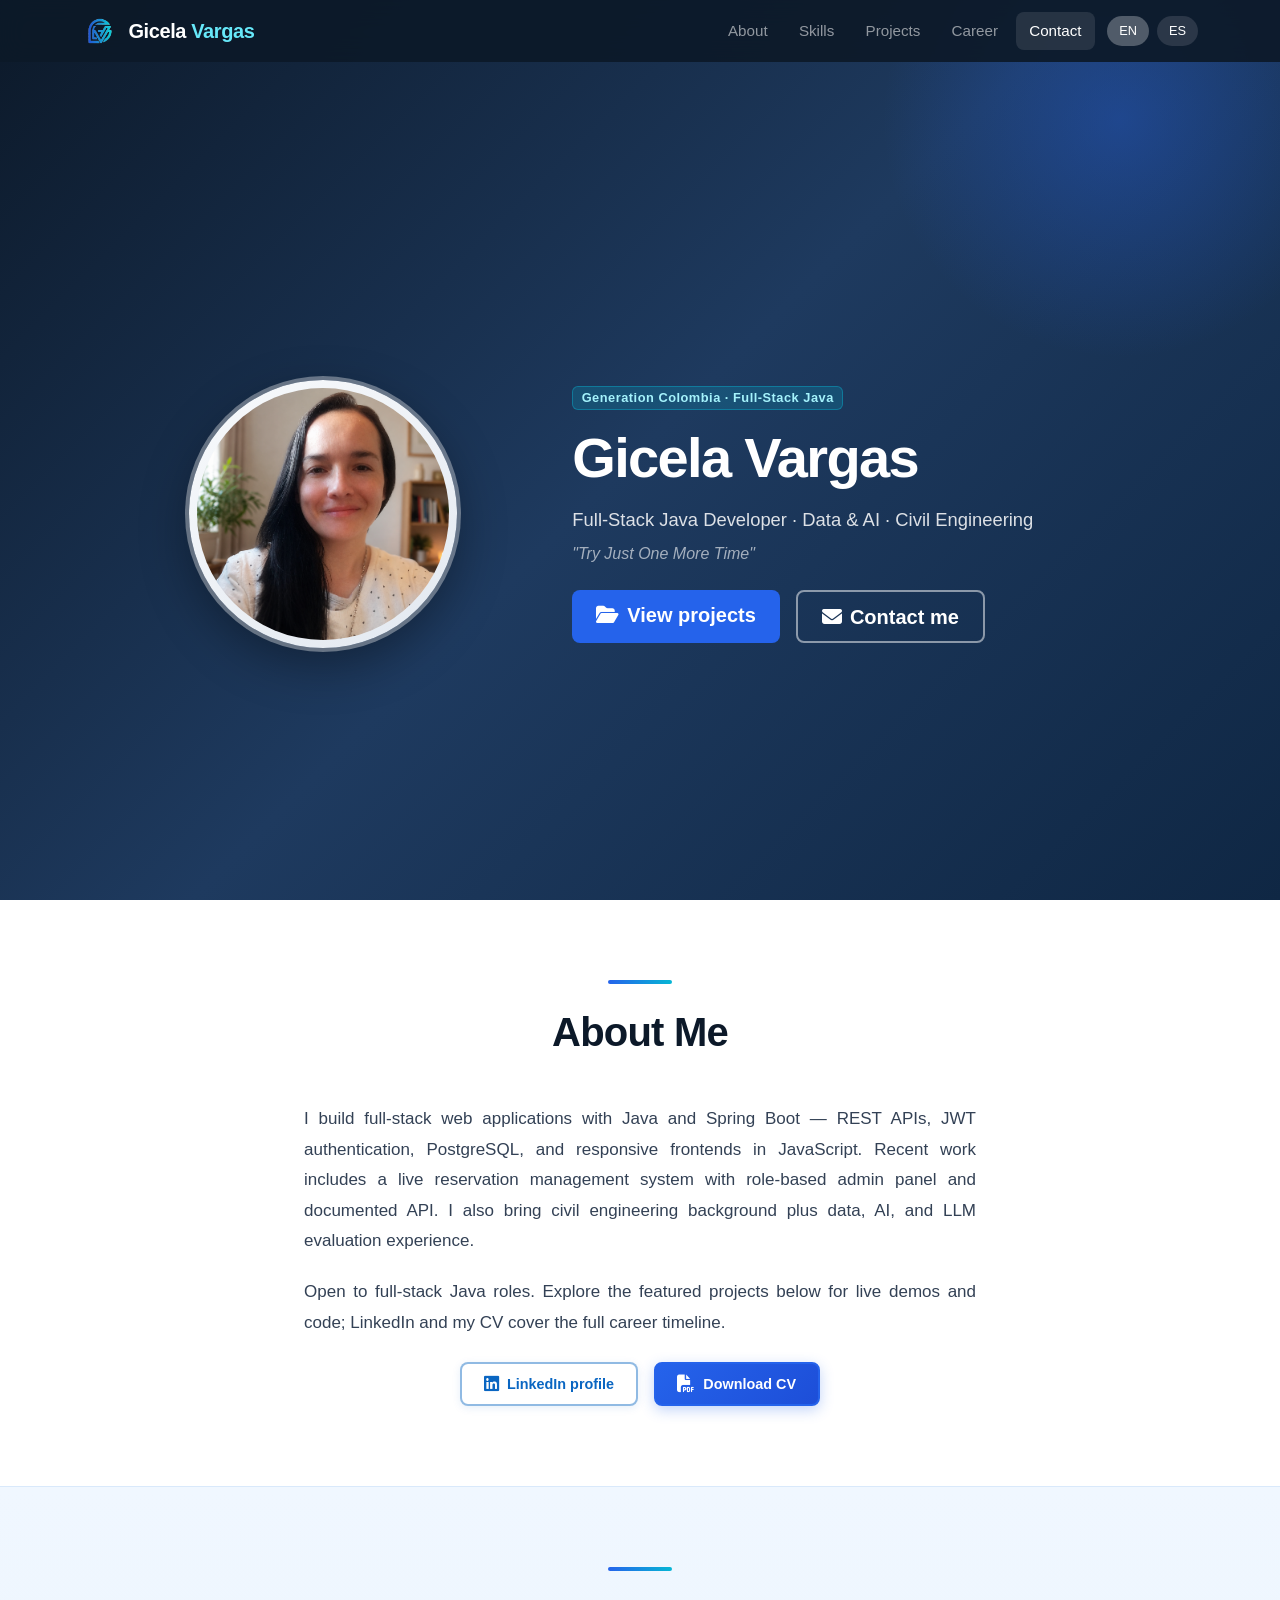
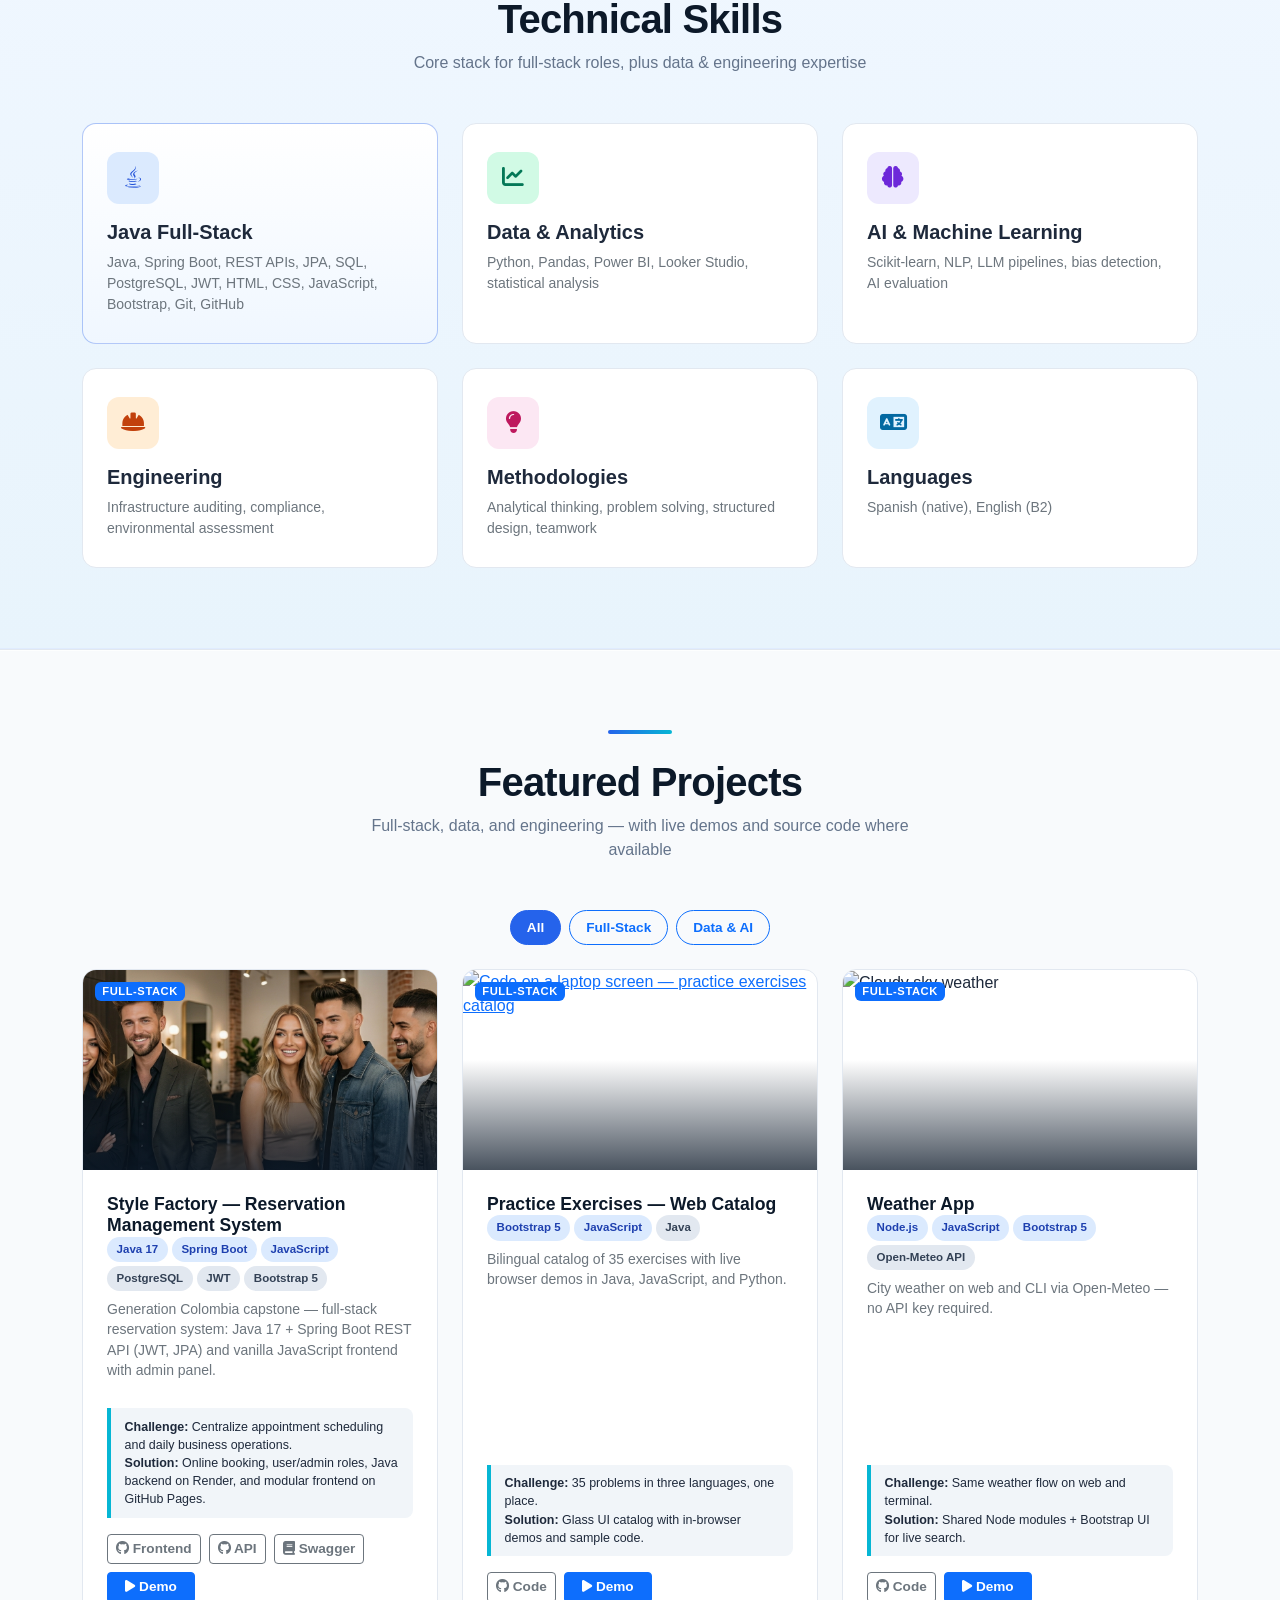
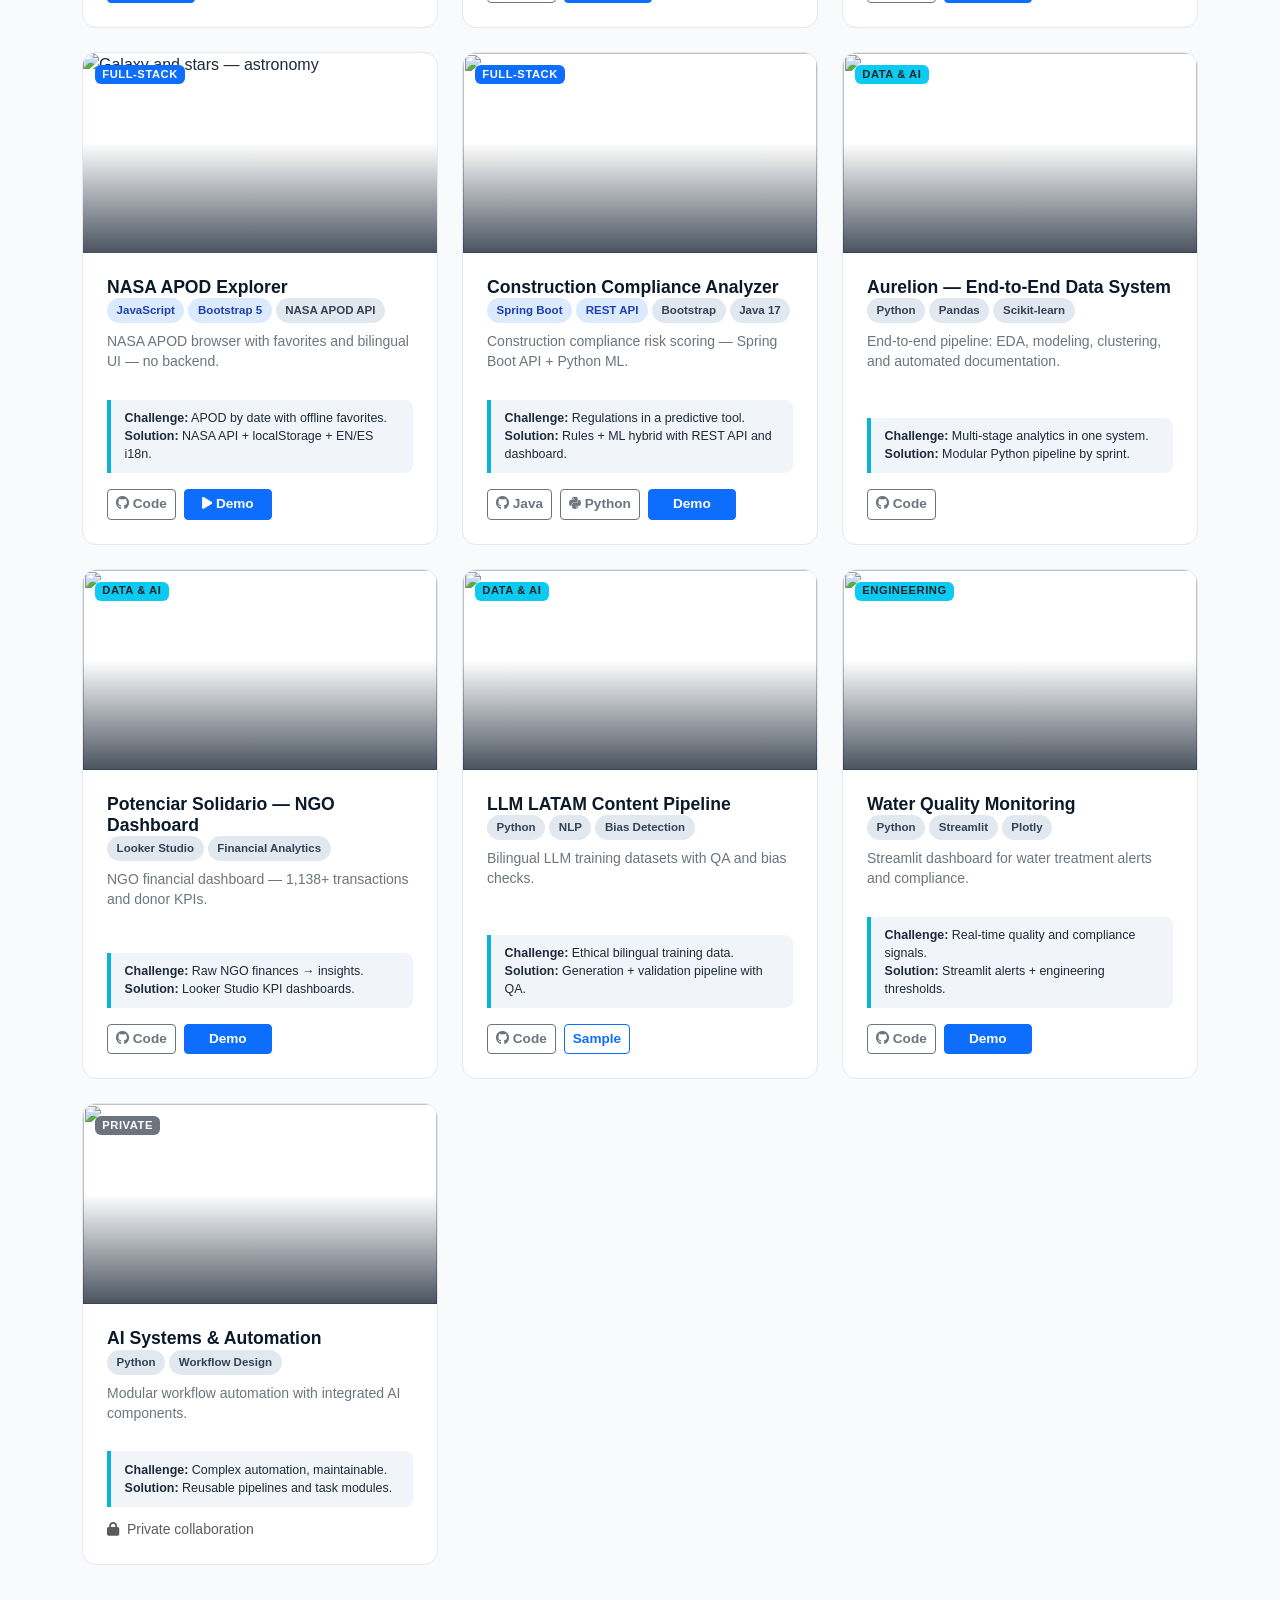
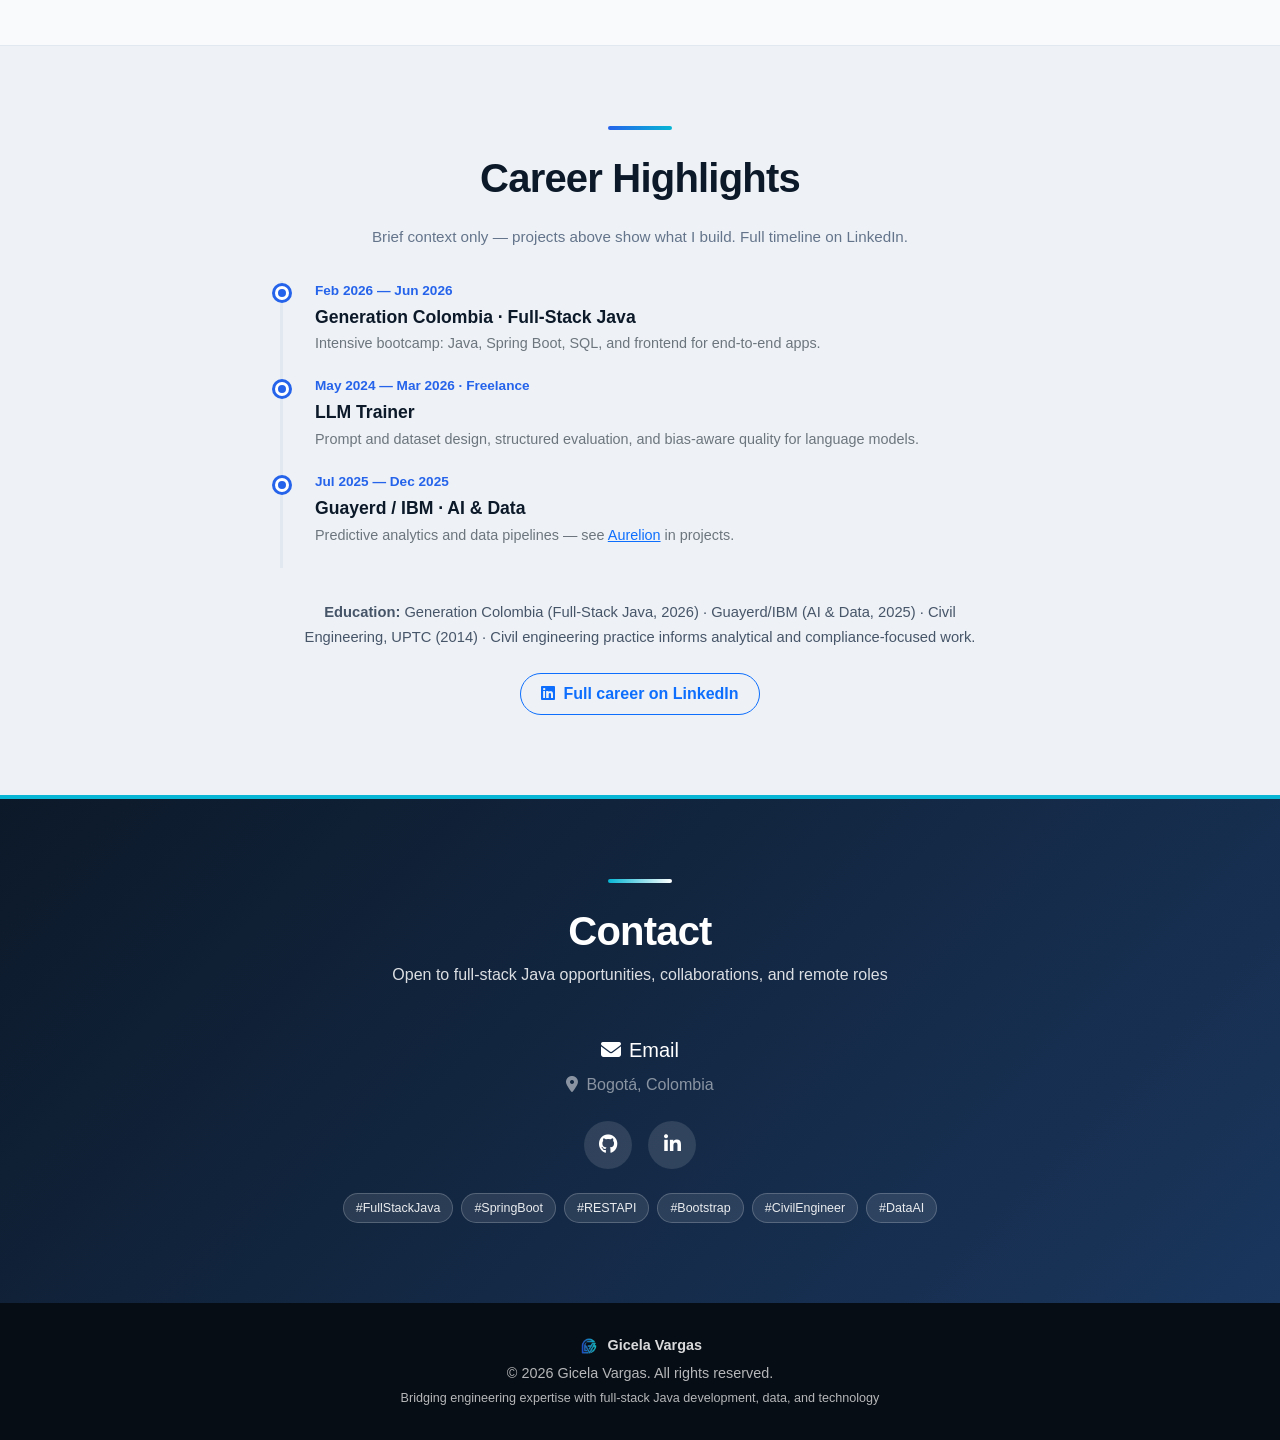
==== index.html @ 17450a73 "About Me: quitar solo el parentesis de disponibilidad remota." ====
<!DOCTYPE html>
<html lang="en">
<head>
  <meta charset="UTF-8">
  <meta name="viewport" content="width=device-width, initial-scale=1.0">
  <meta name="description" content="Gicela Vargas — Full-Stack Java Developer. Spring Boot, REST APIs, data & AI projects with live demos. Bogotá, open to remote roles.">
  <title>Gicela Vargas | Full-Stack Java Developer</title>

  <!-- Open Graph / LinkedIn, WhatsApp, Facebook -->
  <meta property="og:url" content="https://enithv.github.io/portfolio-website/">
  <meta property="og:type" content="website">
  <meta property="og:title" content="Gicela Vargas | Full-Stack Java Developer">
  <meta property="og:description" content="Gicela Vargas — Full-Stack Java Developer. Spring Boot, REST APIs, data & AI projects with live demos. Bogotá, open to remote roles.">
  <meta property="og:image" content="https://enithv.github.io/portfolio-website/img/og-image.jpg">
  <meta property="og:image:width" content="1200">
  <meta property="og:image:height" content="630">
  <meta property="og:image:alt" content="Gicela Vargas, Full-Stack Java Developer">
  <meta property="og:locale" content="en_US">

  <!-- Twitter / X -->
  <meta name="twitter:card" content="summary_large_image">
  <meta name="twitter:title" content="Gicela Vargas | Full-Stack Java Developer">
  <meta name="twitter:description" content="Gicela Vargas — Full-Stack Java Developer. Spring Boot, REST APIs, data & AI projects with live demos. Bogotá, open to remote roles.">
  <meta name="twitter:image" content="https://enithv.github.io/portfolio-website/img/og-image.jpg">

  <link rel="icon" href="img/favicon.png" type="image/png">
  <link rel="preconnect" href="https://fonts.bunny.net">
  <link href="https://fonts.bunny.net/css?family=plus-jakarta-sans:400,500,600,700,800" rel="stylesheet">
  <link href="https://cdn.jsdelivr.net/npm/bootstrap@5.3.3/dist/css/bootstrap.min.css" rel="stylesheet">
  <link href="https://cdnjs.cloudflare.com/ajax/libs/font-awesome/6.5.0/css/all.min.css" rel="stylesheet">
  <link href="css/styles.css" rel="stylesheet">
</head>
<body>

  <a href="#main" class="skip-link">Skip to main content</a>

  <nav class="navbar navbar-expand-lg navbar-dark site-navbar fixed-top" aria-label="Main navigation">
    <div class="container">
      <a class="navbar-brand brand-lockup" href="#home" aria-label="Gicela Vargas — home">
        <img src="img/logo-icon.png" alt="" width="36" height="36" class="brand-mark" aria-hidden="true">
        <span class="brand-text">Gicela <span class="brand-accent">Vargas</span></span>
      </a>
      <button class="navbar-toggler" type="button" data-bs-toggle="collapse" data-bs-target="#navbarNav"
        aria-controls="navbarNav" aria-expanded="false" aria-label="Toggle navigation">
        <span class="navbar-toggler-icon"></span>
      </button>
      <div class="collapse navbar-collapse" id="navbarNav">
        <ul class="navbar-nav ms-auto align-items-lg-center gap-lg-1">
          <li class="nav-item"><a class="nav-link active" href="#about" data-section="about">About</a></li>
          <li class="nav-item"><a class="nav-link" href="#skills" data-section="skills">Skills</a></li>
          <li class="nav-item"><a class="nav-link" href="#projects" data-section="projects">Projects</a></li>
          <li class="nav-item"><a class="nav-link" href="#experience" data-section="experience">Career</a></li>
          <li class="nav-item"><a class="nav-link" href="#contact" data-section="contact">Contact</a></li>
          <li class="nav-item ms-lg-2 d-flex gap-2">
            <a href="index.html" class="lang-pill active" aria-current="page">EN</a>
            <a href="index-es.html" class="lang-pill">ES</a>
          </li>
        </ul>
      </div>
    </div>
  </nav>

  <header class="hero-section" id="home">
    <div class="container hero-content">
      <div class="row align-items-center justify-content-center g-4 g-lg-5 py-5 hero-row">
        <div class="col-12 col-md-6 col-lg-5 hero-col-photo text-center">
          <div class="hero-avatar-wrap">
            <img src="Foto_Port.png" alt="Enith Gicela Vargas" class="hero-avatar" width="252" height="252">
          </div>
        </div>
        <div class="col-12 col-md-6 col-lg-7 text-center text-lg-start">
          <span class="badge hero-badge mb-3">Generation Colombia · Full-Stack Java</span>
          <h1 class="hero-title display-4 mb-3">Gicela Vargas</h1>
          <p class="hero-subtitle mb-2">Full-Stack Java Developer · Data &amp; AI · Civil Engineering</p>
          <p class="hero-quote mb-4">"Try Just One More Time"</p>
          <div class="d-flex flex-wrap gap-3 justify-content-center justify-content-lg-start">
            <a href="#projects" class="btn btn-hero-primary btn-lg">
              <i class="fa-solid fa-folder-open me-2" aria-hidden="true"></i>View projects
            </a>
            <a href="#contact" class="btn btn-hero-outline btn-lg">
              <i class="fa-solid fa-envelope me-2" aria-hidden="true"></i>Contact me
            </a>
          </div>
        </div>
      </div>
    </div>
  </header>

  <main id="main">

    <section id="about" class="section-block section-bg-white">
      <div class="container">
        <div class="text-center mb-5">
          <div class="section-line"></div>
          <h2 class="section-heading display-6">About Me</h2>
        </div>
        <div class="about-content">
          <p class="about-cv-text">
            I build full-stack web applications with Java and Spring Boot — REST APIs, JWT authentication,
            PostgreSQL, and responsive frontends in JavaScript. Recent work includes a live reservation
            management system with role-based admin panel and documented API. I also bring civil engineering
            background plus data, AI, and LLM evaluation experience.
          </p>
          <p class="about-cv-text">
            Open to full-stack Java roles. Explore the featured projects below for live demos and code;
            LinkedIn and my CV cover the full career timeline.
          </p>
          <div class="about-cv-actions d-flex flex-wrap align-items-center justify-content-center gap-3">
            <a href="https://www.linkedin.com/in/gicelavargas/" class="about-action-btn about-action-linkedin" target="_blank" rel="noopener noreferrer">
              <i class="fab fa-linkedin" aria-hidden="true"></i>
              <span>LinkedIn profile</span>
            </a>
            <a href="CV_EGicela_Vargas_En.pdf" class="about-action-btn about-action-cv" download target="_blank" rel="noopener noreferrer">
              <i class="fa-solid fa-file-pdf" aria-hidden="true"></i>
              <span>Download CV</span>
            </a>
          </div>
        </div>
      </div>
    </section>

    <section id="skills" class="section-block section-bg-tint">
      <div class="container">
        <div class="text-center">
          <div class="section-line"></div>
          <h2 class="section-heading display-6">Technical Skills</h2>
          <p class="section-subheading">Core stack for full-stack roles, plus data &amp; engineering expertise</p>
        </div>
        <div class="row g-4">
          <div class="col-md-6 col-lg-4">
            <article class="skill-card featured">
              <div class="skill-icon java"><i class="fa-brands fa-java" aria-hidden="true"></i></div>
              <h3 class="h5 fw-bold">Java Full-Stack</h3>
              <p class="text-secondary mb-0 small">Java, Spring Boot, REST APIs, JPA, SQL, PostgreSQL, JWT, HTML, CSS, JavaScript, Bootstrap, Git, GitHub</p>
            </article>
          </div>
          <div class="col-md-6 col-lg-4">
            <article class="skill-card">
              <div class="skill-icon data"><i class="fa-solid fa-chart-line" aria-hidden="true"></i></div>
              <h3 class="h5 fw-bold">Data &amp; Analytics</h3>
              <p class="text-secondary mb-0 small">Python, Pandas, Power BI, Looker Studio, statistical analysis</p>
            </article>
          </div>
          <div class="col-md-6 col-lg-4">
            <article class="skill-card">
              <div class="skill-icon ai"><i class="fa-solid fa-brain" aria-hidden="true"></i></div>
              <h3 class="h5 fw-bold">AI &amp; Machine Learning</h3>
              <p class="text-secondary mb-0 small">Scikit-learn, NLP, LLM pipelines, bias detection, AI evaluation</p>
            </article>
          </div>
          <div class="col-md-6 col-lg-4">
            <article class="skill-card">
              <div class="skill-icon eng"><i class="fa-solid fa-hard-hat" aria-hidden="true"></i></div>
              <h3 class="h5 fw-bold">Engineering</h3>
              <p class="text-secondary mb-0 small">Infrastructure auditing, compliance, environmental assessment</p>
            </article>
          </div>
          <div class="col-md-6 col-lg-4">
            <article class="skill-card">
              <div class="skill-icon soft"><i class="fa-solid fa-lightbulb" aria-hidden="true"></i></div>
              <h3 class="h5 fw-bold">Methodologies</h3>
              <p class="text-secondary mb-0 small">Analytical thinking, problem solving, structured design, teamwork</p>
            </article>
          </div>
          <div class="col-md-6 col-lg-4">
            <article class="skill-card">
              <div class="skill-icon lang"><i class="fa-solid fa-language" aria-hidden="true"></i></div>
              <h3 class="h5 fw-bold">Languages</h3>
              <p class="text-secondary mb-0 small">Spanish (native), English (B2)</p>
            </article>
          </div>
        </div>
      </div>
    </section>

    <section id="projects" class="section-block section-bg-surface">
      <div class="container">
        <div class="text-center">
          <div class="section-line"></div>
          <h2 class="section-heading display-6">Featured Projects</h2>
          <p class="section-subheading">Full-stack, data, and engineering — with live demos and source code where available</p>
        </div>

        <div class="d-flex flex-wrap justify-content-center gap-2 mb-4 filter-pills" role="group" aria-label="Filter projects">
          <input type="radio" class="btn-check" name="projectFilter" id="f-all" value="all" checked>
          <label class="btn btn-outline-primary" for="f-all">All</label>
          <input type="radio" class="btn-check" name="projectFilter" id="f-fs" value="fullstack">
          <label class="btn btn-outline-primary" for="f-fs">Full-Stack</label>
          <input type="radio" class="btn-check" name="projectFilter" id="f-data" value="data">
          <label class="btn btn-outline-primary" for="f-data">Data &amp; AI</label>
        </div>

        <div class="row g-4">

          <div class="col-md-6 col-lg-4 project-item" data-tags="all,fullstack">
            <article class="project-card">
              <div class="card-img-wrap">
                <span class="badge bg-primary project-badge">Full-Stack</span>
                <a href="https://enithv.github.io/stylefactory/" target="_blank" rel="noopener noreferrer" class="card-img-link" aria-label="Open Style Factory demo">
                  <img src="img/stylefactory-banner.png" class="card-img-banner" alt="Style Factory — reservation management system" loading="lazy">
                </a>
              </div>
              <div class="card-body">
                <h3 class="card-title">Style Factory — Reservation Management System</h3>
                <div class="d-flex flex-wrap gap-1 mb-2">
                  <span class="tech-badge primary-tech">Java 17</span>
                  <span class="tech-badge primary-tech">Spring Boot</span>
                  <span class="tech-badge primary-tech">JavaScript</span>
                  <span class="tech-badge">PostgreSQL</span>
                  <span class="tech-badge">JWT</span>
                  <span class="tech-badge">Bootstrap 5</span>
                </div>
                <p class="text-secondary small project-desc flex-grow-1">Generation Colombia capstone — full-stack reservation system: Java 17 + Spring Boot REST API (JWT, JPA) and vanilla JavaScript frontend with admin panel.</p>
                <div class="challenge-box">
                  <strong>Challenge:</strong> Centralize appointment scheduling and daily business operations.<br>
                  <strong>Solution:</strong> Online booking, user/admin roles, Java backend on Render, and modular frontend on GitHub Pages.
                </div>
                <div class="project-links d-flex flex-wrap gap-2 mt-auto">
                  <a href="https://github.com/EnithV/stylefactory" class="btn btn-sm btn-outline-secondary" target="_blank" rel="noopener noreferrer"><i class="fab fa-github"></i> Frontend</a>
                  <a href="https://github.com/EnithV/stylefactory-backend" class="btn btn-sm btn-outline-secondary" target="_blank" rel="noopener noreferrer"><i class="fab fa-github"></i> API</a>
                  <a href="https://stylefactoryapi.onrender.com/swagger-ui/index.html" class="btn btn-sm btn-outline-secondary" target="_blank" rel="noopener noreferrer"><i class="fa-solid fa-book me-1"></i>Swagger</a>
                  <a href="https://enithv.github.io/stylefactory/" class="btn btn-sm btn-primary" target="_blank" rel="noopener noreferrer"><i class="fa-solid fa-play me-1"></i>Demo</a>
                </div>
              </div>
            </article>
          </div>

          <div class="col-md-6 col-lg-4 project-item" data-tags="all,fullstack">
            <article class="project-card">
              <div class="card-img-wrap">
                <span class="badge bg-primary project-badge">Full-Stack</span>
                <a href="https://enithv.github.io/Excercises_practice/" target="_blank" rel="noopener noreferrer" class="card-img-link" aria-label="Open Practice Exercises demo">
                  <img src="https://images.pexels.com/photos/577585/pexels-photo-577585.jpeg?auto=compress&amp;cs=tinysrgb&amp;w=600" alt="Code on a laptop screen — practice exercises catalog" loading="lazy">
                </a>
              </div>
              <div class="card-body">
                <h3 class="card-title">Practice Exercises — Web Catalog</h3>
                <div class="d-flex flex-wrap gap-1 mb-2">
                  <span class="tech-badge primary-tech">Bootstrap 5</span>
                  <span class="tech-badge primary-tech">JavaScript</span>
                  <span class="tech-badge">Java</span>
                </div>
                <p class="text-secondary small project-desc flex-grow-1">Bilingual catalog of 35 exercises with live browser demos in Java, JavaScript, and Python.</p>
                <div class="challenge-box">
                  <strong>Challenge:</strong> 35 problems in three languages, one place.<br>
                  <strong>Solution:</strong> Glass UI catalog with in-browser demos and sample code.
                </div>
                <div class="project-links d-flex gap-2 mt-auto">
                  <a href="https://github.com/EnithV/Excercises_practice" class="btn btn-sm btn-outline-secondary" target="_blank" rel="noopener noreferrer"><i class="fab fa-github"></i> Code</a>
                  <a href="https://enithv.github.io/Excercises_practice/" class="btn btn-sm btn-primary" target="_blank" rel="noopener noreferrer"><i class="fa-solid fa-play me-1"></i>Demo</a>
                </div>
              </div>
            </article>
          </div>

          <div class="col-md-6 col-lg-4 project-item" data-tags="all,fullstack">
            <article class="project-card">
              <div class="card-img-wrap">
                <span class="badge bg-primary project-badge">Full-Stack</span>
                <img src="https://images.pexels.com/photos/2398220/pexels-photo-2398220.jpeg?auto=compress&cs=tinysrgb&w=600" alt="Cloudy sky weather" loading="lazy">
              </div>
              <div class="card-body">
                <h3 class="card-title">Weather App</h3>
                <div class="d-flex flex-wrap gap-1 mb-2">
                  <span class="tech-badge primary-tech">Node.js</span>
                  <span class="tech-badge primary-tech">JavaScript</span>
                  <span class="tech-badge primary-tech">Bootstrap 5</span>
                  <span class="tech-badge">Open-Meteo API</span>
                </div>
                <p class="text-secondary small project-desc flex-grow-1">City weather on web and CLI via Open-Meteo — no API key required.</p>
                <div class="challenge-box">
                  <strong>Challenge:</strong> Same weather flow on web and terminal.<br>
                  <strong>Solution:</strong> Shared Node modules + Bootstrap UI for live search.
                </div>
                <div class="project-links d-flex gap-2 mt-auto">
                  <a href="https://github.com/EnithV/WeatherApp" class="btn btn-sm btn-outline-secondary" target="_blank" rel="noopener noreferrer"><i class="fab fa-github"></i> Code</a>
                  <a href="https://weatherapp-6yp3.onrender.com/" class="btn btn-sm btn-primary" target="_blank" rel="noopener noreferrer"><i class="fa-solid fa-play me-1"></i>Demo</a>
                </div>
              </div>
            </article>
          </div>

          <div class="col-md-6 col-lg-4 project-item" data-tags="all,fullstack">
            <article class="project-card">
              <div class="card-img-wrap">
                <span class="badge bg-primary project-badge">Full-Stack</span>
                <img src="https://images.pexels.com/photos/1252890/pexels-photo-1252890.jpeg?auto=compress&cs=tinysrgb&w=600" alt="Galaxy and stars — astronomy" loading="lazy">
              </div>
              <div class="card-body">
                <h3 class="card-title">NASA APOD Explorer</h3>
                <div class="d-flex flex-wrap gap-1 mb-2">
                  <span class="tech-badge primary-tech">JavaScript</span>
                  <span class="tech-badge primary-tech">Bootstrap 5</span>
                  <span class="tech-badge">NASA APOD API</span>
                </div>
                <p class="text-secondary small project-desc flex-grow-1">NASA APOD browser with favorites and bilingual UI — no backend.</p>
                <div class="challenge-box">
                  <strong>Challenge:</strong> APOD by date with offline favorites.<br>
                  <strong>Solution:</strong> NASA API + localStorage + EN/ES i18n.
                </div>
                <div class="project-links d-flex gap-2 mt-auto">
                  <a href="https://github.com/EnithV/NASA_APOD" class="btn btn-sm btn-outline-secondary" target="_blank" rel="noopener noreferrer"><i class="fab fa-github"></i> Code</a>
                  <a href="https://enithv.github.io/NASA_APOD/" class="btn btn-sm btn-primary" target="_blank" rel="noopener noreferrer"><i class="fa-solid fa-play me-1"></i>Demo</a>
                </div>
              </div>
            </article>
          </div>

          <div class="col-md-6 col-lg-4 project-item" data-tags="all,fullstack,data">
            <article class="project-card">
              <div class="card-img-wrap">
                <span class="badge bg-primary project-badge">Full-Stack</span>
                <img src="https://images.unsplash.com/photo-1486406146926-c627a92ad1ab?auto=format&fit=crop&w=600&q=80" alt="" loading="lazy">
              </div>
              <div class="card-body">
                <h3 class="card-title">Construction Compliance Analyzer</h3>
                <div class="d-flex flex-wrap gap-1 mb-2">
                  <span class="tech-badge primary-tech">Spring Boot</span>
                  <span class="tech-badge primary-tech">REST API</span>
                  <span class="tech-badge">Bootstrap</span>
                  <span class="tech-badge">Java 17</span>
                </div>
                <p class="text-secondary small project-desc flex-grow-1">Construction compliance risk scoring — Spring Boot API + Python ML.</p>
                <div class="challenge-box">
                  <strong>Challenge:</strong> Regulations in a predictive tool.<br>
                  <strong>Solution:</strong> Rules + ML hybrid with REST API and dashboard.
                </div>
                <div class="project-links d-flex flex-wrap gap-2 mt-auto">
                  <a href="https://github.com/EnithV/construction-compliance-java" class="btn btn-sm btn-outline-secondary" target="_blank" rel="noopener noreferrer"><i class="fab fa-github"></i> Java</a>
                  <a href="https://github.com/EnithV/construction-compliance-analyzer" class="btn btn-sm btn-outline-secondary" target="_blank" rel="noopener noreferrer"><i class="fab fa-python"></i> Python</a>
                  <a href="https://enithv.github.io/construction-compliance-java/" class="btn btn-sm btn-primary" target="_blank" rel="noopener noreferrer">Demo</a>
                </div>
              </div>
            </article>
          </div>

          <div class="col-md-6 col-lg-4 project-item" data-tags="all,data">
            <article class="project-card">
              <div class="card-img-wrap">
                <span class="badge bg-info text-dark project-badge">Data &amp; AI</span>
                <img src="https://images.unsplash.com/photo-1551288049-bebda4e38f71?auto=format&fit=crop&w=600&q=80" alt="" loading="lazy">
              </div>
              <div class="card-body">
                <h3 class="card-title">Aurelion — End-to-End Data System</h3>
                <div class="d-flex flex-wrap gap-1 mb-2">
                  <span class="tech-badge">Python</span>
                  <span class="tech-badge">Pandas</span>
                  <span class="tech-badge">Scikit-learn</span>
                </div>
                <p class="text-secondary small project-desc flex-grow-1">End-to-end pipeline: EDA, modeling, clustering, and automated documentation.</p>
                <div class="challenge-box">
                  <strong>Challenge:</strong> Multi-stage analytics in one system.<br>
                  <strong>Solution:</strong> Modular Python pipeline by sprint.
                </div>
                <div class="project-links d-flex gap-2 mt-auto">
                  <a href="https://github.com/EnithV/PROYECTO-AURELION" class="btn btn-sm btn-outline-secondary" target="_blank" rel="noopener noreferrer"><i class="fab fa-github"></i> Code</a>
                </div>
              </div>
            </article>
          </div>

          <div class="col-md-6 col-lg-4 project-item" data-tags="all,data">
            <article class="project-card">
              <div class="card-img-wrap">
                <span class="badge bg-info text-dark project-badge">Data &amp; AI</span>
                <img src="https://images.unsplash.com/photo-1589829545856-d10d557cf95f?auto=format&fit=crop&w=600&q=80" alt="" loading="lazy">
              </div>
              <div class="card-body">
                <h3 class="card-title">Potenciar Solidario — NGO Dashboard</h3>
                <div class="d-flex flex-wrap gap-1 mb-2">
                  <span class="tech-badge">Looker Studio</span>
                  <span class="tech-badge">Financial Analytics</span>
                </div>
                <p class="text-secondary small project-desc flex-grow-1">NGO financial dashboard — 1,138+ transactions and donor KPIs.</p>
                <div class="challenge-box">
                  <strong>Challenge:</strong> Raw NGO finances → insights.<br>
                  <strong>Solution:</strong> Looker Studio KPI dashboards.
                </div>
                <div class="project-links d-flex gap-2 mt-auto">
                  <a href="https://github.com/EnithV/potenciar-solidario-financial-analysis" class="btn btn-sm btn-outline-secondary" target="_blank" rel="noopener noreferrer"><i class="fab fa-github"></i> Code</a>
                  <a href="https://lookerstudio.google.com/s/iESBg8dQb4w" class="btn btn-sm btn-primary" target="_blank" rel="noopener noreferrer">Demo</a>
                </div>
              </div>
            </article>
          </div>

          <div class="col-md-6 col-lg-4 project-item" data-tags="all,data">
            <article class="project-card">
              <div class="card-img-wrap">
                <span class="badge bg-info text-dark project-badge">Data &amp; AI</span>
                <img src="https://images.unsplash.com/photo-1534723328310-e82dad3ee43f?auto=format&fit=crop&w=600&q=80" alt="" loading="lazy">
              </div>
              <div class="card-body">
                <h3 class="card-title">LLM LATAM Content Pipeline</h3>
                <div class="d-flex flex-wrap gap-1 mb-2">
                  <span class="tech-badge">Python</span>
                  <span class="tech-badge">NLP</span>
                  <span class="tech-badge">Bias Detection</span>
                </div>
                <p class="text-secondary small project-desc flex-grow-1">Bilingual LLM training datasets with QA and bias checks.</p>
                <div class="challenge-box">
                  <strong>Challenge:</strong> Ethical bilingual training data.<br>
                  <strong>Solution:</strong> Generation + validation pipeline with QA.
                </div>
                <div class="project-links d-flex gap-2 mt-auto">
                  <a href="https://github.com/EnithV/llm-latam-content-pipeline" class="btn btn-sm btn-outline-secondary" target="_blank" rel="noopener noreferrer"><i class="fab fa-github"></i> Code</a>
                  <a href="https://github.com/EnithV/llm-latam-content-pipeline/blob/main/sample_output.json" class="btn btn-sm btn-outline-primary" target="_blank" rel="noopener noreferrer">Sample</a>
                </div>
              </div>
            </article>
          </div>

          <div class="col-md-6 col-lg-4 project-item" data-tags="all,data">
            <article class="project-card">
              <div class="card-img-wrap">
                <span class="badge bg-info text-dark project-badge">Engineering</span>
                <img src="https://images.unsplash.com/photo-1460925895917-afdab827c52f?auto=format&fit=crop&w=600&q=80" alt="" loading="lazy">
              </div>
              <div class="card-body">
                <h3 class="card-title">Water Quality Monitoring</h3>
                <div class="d-flex flex-wrap gap-1 mb-2">
                  <span class="tech-badge">Python</span>
                  <span class="tech-badge">Streamlit</span>
                  <span class="tech-badge">Plotly</span>
                </div>
                <p class="text-secondary small project-desc flex-grow-1">Streamlit dashboard for water treatment alerts and compliance.</p>
                <div class="challenge-box">
                  <strong>Challenge:</strong> Real-time quality and compliance signals.<br>
                  <strong>Solution:</strong> Streamlit alerts + engineering thresholds.
                </div>
                <div class="project-links d-flex gap-2 mt-auto">
                  <a href="https://github.com/EnithV/water-quality-monitor" class="btn btn-sm btn-outline-secondary" target="_blank" rel="noopener noreferrer"><i class="fab fa-github"></i> Code</a>
                  <a href="https://enithv.github.io/water-quality-monitor/" class="btn btn-sm btn-primary" target="_blank" rel="noopener noreferrer">Demo</a>
                </div>
              </div>
            </article>
          </div>

          <div class="col-md-6 col-lg-4 project-item" data-tags="all,data">
            <article class="project-card">
              <div class="card-img-wrap">
                <span class="badge bg-secondary project-badge">Private</span>
                <img src="https://images.unsplash.com/photo-1558494949-ef010cbdcc31?auto=format&fit=crop&w=600&q=80" alt="" loading="lazy">
              </div>
              <div class="card-body">
                <h3 class="card-title">AI Systems &amp; Automation</h3>
                <div class="d-flex flex-wrap gap-1 mb-2">
                  <span class="tech-badge">Python</span>
                  <span class="tech-badge">Workflow Design</span>
                </div>
                <p class="text-secondary small project-desc flex-grow-1">Modular workflow automation with integrated AI components.</p>
                <div class="challenge-box">
                  <strong>Challenge:</strong> Complex automation, maintainable.<br>
                  <strong>Solution:</strong> Reusable pipelines and task modules.
                </div>
                <p class="text-muted small mt-auto mb-0"><i class="fa-solid fa-lock me-1"></i> Private collaboration</p>
              </div>
            </article>
          </div>

        </div>
      </div>
    </section>

    <section id="experience" class="section-block section-bg-muted">
      <div class="container">
        <div class="text-center mb-4">
          <div class="section-line"></div>
          <h2 class="section-heading display-6">Career Highlights</h2>
        </div>
        <p class="trajectory-intro">Brief context only — projects above show what I build. Full timeline on LinkedIn.</p>
        <div class="timeline timeline-compact">
          <article class="timeline-item">
            <p class="meta">Feb 2026 — Jun 2026</p>
            <h3>Generation Colombia · Full-Stack Java</h3>
            <p class="text-secondary mb-0">Intensive bootcamp: Java, Spring Boot, SQL, and frontend for end-to-end apps.</p>
          </article>
          <article class="timeline-item">
            <p class="meta">May 2024 — Mar 2026 · Freelance</p>
            <h3>LLM Trainer</h3>
            <p class="text-secondary mb-0">Prompt and dataset design, structured evaluation, and bias-aware quality for language models.</p>
          </article>
          <article class="timeline-item">
            <p class="meta">Jul 2025 — Dec 2025</p>
            <h3>Guayerd / IBM · AI &amp; Data</h3>
            <p class="text-secondary mb-0">Predictive analytics and data pipelines — see <a href="#projects">Aurelion</a> in projects.</p>
          </article>
        </div>
        <p class="trajectory-edu">
          <strong>Education:</strong> Generation Colombia (Full-Stack Java, 2026) · Guayerd/IBM (AI &amp; Data, 2025) ·
          Civil Engineering, UPTC (2014) · Civil engineering practice informs analytical and compliance-focused work.
        </p>
        <div class="trajectory-link">
          <a href="https://www.linkedin.com/in/gicelavargas/" class="btn btn-outline-primary" target="_blank" rel="noopener noreferrer">
            <i class="fab fa-linkedin me-2" aria-hidden="true"></i>Full career on LinkedIn
          </a>
        </div>
      </div>
    </section>

    <section id="contact" class="section-block contact-section">
      <div class="container text-center">
        <div class="section-line"></div>
        <h2 class="section-heading display-6">Contact</h2>
        <p class="section-subheading mx-auto">Open to full-stack Java opportunities, collaborations, and remote roles</p>
        <ul class="list-unstyled mb-4">
          <li class="mb-2">
            <a href="mailto:ingegvargas@gmail.com" class="text-white text-decoration-none fs-5" aria-label="Send email">
              <i class="fa-solid fa-envelope me-2" aria-hidden="true"></i>Email
            </a>
          </li>
          <li class="text-white-50"><i class="fa-solid fa-location-dot me-2" aria-hidden="true"></i>Bogotá, Colombia</li>
        </ul>
        <div class="d-flex justify-content-center gap-3 mb-4">
          <a href="https://github.com/EnithV" class="social-btn" target="_blank" rel="noopener noreferrer" aria-label="GitHub"><i class="fab fa-github"></i></a>
          <a href="https://www.linkedin.com/in/gicelavargas/" class="social-btn" target="_blank" rel="noopener noreferrer" aria-label="LinkedIn"><i class="fab fa-linkedin-in"></i></a>
        </div>
        <div class="d-flex flex-wrap justify-content-center gap-2">
          <span class="hashtag-pill">#FullStackJava</span>
          <span class="hashtag-pill">#SpringBoot</span>
          <span class="hashtag-pill">#RESTAPI</span>
          <span class="hashtag-pill">#Bootstrap</span>
          <span class="hashtag-pill">#CivilEngineer</span>
          <span class="hashtag-pill">#DataAI</span>
        </div>
      </div>
    </section>

  </main>

  <footer class="site-footer text-center">
    <div class="container">
      <p class="footer-lockup">
        <img src="img/logo-icon.png" alt="" width="22" height="22" class="brand-mark" aria-hidden="true">
        <span>Gicela Vargas</span>
      </p>
      <p class="mb-1">&copy; 2026 Gicela Vargas. All rights reserved.</p>
      <p class="mb-0 small">Bridging engineering expertise with full-stack Java development, data, and technology</p>
    </div>
  </footer>

  <script src="https://cdn.jsdelivr.net/npm/bootstrap@5.3.3/dist/js/bootstrap.bundle.min.js"></script>
  <script src="js/main.js"></script>
</body>
</html>
---- css/styles.css ----
:root {
  --fs-primary: #0c1929;
  --fs-primary-soft: #132337;
  --fs-accent: #2563eb;
  --fs-accent-hover: #1d4ed8;
  --fs-highlight: #06b6d4;
  --fs-surface: #f8fafc;
  --fs-bg-white: #ffffff;
  --fs-bg-tint: #f0f7ff;
  --fs-bg-muted: #eef2f6;
  --fs-muted: #64748b;
  --fs-border: #e2e8f0;
  --fs-radius: 0.875rem;
  --fs-shadow: 0 4px 24px rgba(12, 25, 41, 0.08);
  --fs-shadow-lg: 0 12px 40px rgba(12, 25, 41, 0.12);
  --fs-font: "Plus Jakarta Sans", sans-serif;
}

html {
  scroll-behavior: smooth;
}

@media (prefers-reduced-motion: reduce) {
  html {
    scroll-behavior: auto;
  }
  * {
    animation-duration: 0.01ms !important;
    transition-duration: 0.01ms !important;
  }
}

body {
  font-family: var(--fs-font);
  color: #1e293b;
  background: var(--fs-surface);
}

.skip-link {
  position: absolute;
  left: -9999px;
  top: 0;
  z-index: 1100;
  padding: 0.75rem 1.25rem;
  background: #fff;
  color: var(--fs-primary);
  font-weight: 600;
  border-radius: 0 0 var(--fs-radius) 0;
}

.skip-link:focus {
  left: 0;
  outline: 3px solid var(--fs-accent);
  outline-offset: 2px;
}

/* Navbar */
.site-navbar {
  background: rgba(12, 25, 41, 0.92);
  backdrop-filter: blur(12px);
  transition: box-shadow 0.3s ease, padding 0.3s ease;
}

.site-navbar.scrolled {
  box-shadow: 0 4px 20px rgba(0, 0, 0, 0.15);
}

.site-navbar .navbar-brand,
.site-navbar .brand-lockup {
  font-weight: 700;
  letter-spacing: -0.02em;
  color: #fff;
  text-decoration: none;
}

.brand-lockup {
  display: inline-flex;
  align-items: center;
  gap: 0.65rem;
}

.brand-mark {
  width: 2.25rem;
  height: 2.25rem;
  flex-shrink: 0;
  display: block;
  object-fit: contain;
  background: transparent;
}

.brand-accent {
  color: #67e8f9;
}

.brand-lockup:hover {
  color: #fff;
  opacity: 0.92;
}

section[id] {
  scroll-margin-top: 5.5rem;
}

.site-navbar .nav-link {
  font-weight: 500;
  font-size: 0.95rem;
  padding: 0.5rem 0.85rem !important;
  border-radius: 0.5rem;
  transition: background 0.2s, color 0.2s;
}

.site-navbar .nav-link:hover,
.site-navbar .nav-link.active {
  background: rgba(255, 255, 255, 0.1);
  color: #fff !important;
}

.lang-pill {
  font-size: 0.8rem;
  padding: 0.35rem 0.75rem;
  border-radius: 2rem;
  background: rgba(255, 255, 255, 0.12);
  color: #fff;
  text-decoration: none;
  transition: background 0.2s;
}

.lang-pill:hover,
.lang-pill.active {
  background: rgba(255, 255, 255, 0.28);
  color: #fff;
}

/* Hero */
.hero-section {
  min-height: 100vh;
  display: flex;
  align-items: center;
  background: linear-gradient(135deg, var(--fs-primary) 0%, #1e3a5f 50%, #0f2744 100%);
  color: #fff;
  position: relative;
  overflow: hidden;
  padding-top: 5rem;
}

.hero-section::before {
  content: "";
  position: absolute;
  inset: 0;
  background: url("https://images.unsplash.com/photo-1518770660439-4636190af475?auto=format&fit=crop&w=1600&q=80")
    center/cover;
  opacity: 0.07;
}

.hero-section::after {
  content: "";
  position: absolute;
  width: 480px;
  height: 480px;
  background: radial-gradient(circle, rgba(37, 99, 235, 0.35) 0%, transparent 70%);
  top: -120px;
  right: -80px;
  pointer-events: none;
}

.hero-content {
  position: relative;
  z-index: 1;
}

.hero-row {
  max-width: 1100px;
  margin: 0 auto;
}

.hero-col-photo {
  display: flex;
  justify-content: center;
}

.hero-avatar-wrap {
  display: inline-block;
  padding: 8px;
  border-radius: 50%;
  background: linear-gradient(145deg, #f8fafc 0%, #e2e8f0 100%);
  box-shadow:
    0 0 0 4px rgba(255, 255, 255, 0.35),
    0 16px 48px rgba(0, 0, 0, 0.35);
  margin-bottom: 0;
}

.hero-avatar {
  display: block;
  width: 200px;
  height: 200px;
  object-fit: cover;
  object-position: center 32%;
  border-radius: 50%;
  background-color: #f1f5f9;
}

@media (min-width: 768px) {
  .hero-avatar {
    width: 228px;
    height: 228px;
  }
}

@media (min-width: 992px) {
  .hero-avatar {
    width: 252px;
    height: 252px;
  }

  .hero-col-photo {
    justify-content: center;
    padding-right: 1rem;
  }
}

.hero-badge {
  background: rgba(6, 182, 212, 0.2);
  border: 1px solid rgba(6, 182, 212, 0.4);
  color: #a5f3fc;
  font-weight: 600;
  font-size: 0.8rem;
  letter-spacing: 0.04em;
}

.hero-title {
  font-weight: 800;
  letter-spacing: -0.03em;
  line-height: 1.15;
}

.hero-subtitle {
  color: rgba(255, 255, 255, 0.85);
  font-size: 1.15rem;
  max-width: 36rem;
}

.hero-quote {
  color: rgba(255, 255, 255, 0.6);
  font-style: italic;
}

.hero-intro {
  font-size: 1.1rem;
  font-weight: 400;
  line-height: 1.6;
}

.btn-hero-primary {
  background: var(--fs-accent);
  border: none;
  color: #fff;
  font-weight: 600;
  padding: 0.65rem 1.5rem;
  border-radius: 0.5rem;
}

.btn-hero-primary:hover,
.btn-hero-primary:focus,
.btn-hero-primary:active {
  background: var(--fs-accent-hover);
  color: #fff;
  border: none;
}

.btn-hero-outline {
  border: 2px solid rgba(255, 255, 255, 0.5);
  color: #fff;
  font-weight: 600;
  padding: 0.6rem 1.5rem;
  border-radius: 0.5rem;
}

.btn-hero-outline:hover {
  background: rgba(255, 255, 255, 0.12);
  border-color: #fff;
  color: #fff;
}

/* Sections */
.section-block {
  padding: 5rem 0;
  position: relative;
}

.section-bg-white {
  background: var(--fs-bg-white);
}

.section-bg-tint {
  background: linear-gradient(180deg, var(--fs-bg-tint) 0%, #e8f4fc 100%);
  border-top: 1px solid rgba(37, 99, 235, 0.08);
  border-bottom: 1px solid rgba(37, 99, 235, 0.08);
}

.section-bg-surface {
  background: var(--fs-surface);
  border-top: 1px solid var(--fs-border);
}

.section-bg-muted {
  background: var(--fs-bg-muted);
  border-top: 1px solid var(--fs-border);
}

#projects.section-bg-surface {
  box-shadow: inset 0 1px 0 rgba(255, 255, 255, 0.8);
}

.section-heading {
  font-weight: 800;
  letter-spacing: -0.02em;
  color: var(--fs-primary);
  margin-bottom: 0.5rem;
}

.section-subheading {
  color: var(--fs-muted);
  max-width: 36rem;
  margin: 0 auto 3rem;
}

/* About Me — centered block, justified copy (aligned with trajectory/contact) */
.about-content {
  width: 100%;
  max-width: 42rem;
  margin: 0 auto;
  padding: 0;
}

.about-cv-text {
  font-family: var(--fs-font);
  font-size: 1.0625rem;
  font-weight: 400;
  font-synthesis: none;
  line-height: 1.8;
  color: #334155;
  margin: 0 0 1.25rem;
  text-align: justify;
  text-justify: inter-word;
  hyphens: auto;
}

.about-cv-actions {
  margin-top: 1.5rem;
  justify-content: center;
}

.about-action-btn {
  display: inline-flex;
  align-items: center;
  justify-content: center;
  gap: 0.5rem;
  min-height: 2.75rem;
  padding: 0.65rem 1.35rem;
  font-size: 0.9rem;
  font-weight: 600;
  line-height: 1.2;
  text-decoration: none;
  border-radius: 0.5rem;
  white-space: nowrap;
  transition: background 0.2s ease, color 0.2s ease, border-color 0.2s ease, box-shadow 0.2s ease;
}

.about-action-btn i {
  font-size: 1.1rem;
}

.about-action-linkedin {
  color: #0a66c2;
  background-color: #fff;
  border: 2px solid rgba(10, 102, 194, 0.45);
  box-shadow: 0 2px 8px rgba(10, 102, 194, 0.1);
}

.about-action-linkedin:hover,
.about-action-linkedin:focus-visible {
  color: #fff;
  background-color: #0a66c2;
  border-color: #0a66c2;
  text-decoration: none;
}

.about-action-cv {
  color: #fff;
  background: linear-gradient(135deg, var(--fs-accent) 0%, #1d4ed8 100%);
  border: 2px solid var(--fs-accent);
  box-shadow: 0 4px 14px rgba(37, 99, 235, 0.28);
}

.about-action-cv:hover,
.about-action-cv:focus-visible {
  color: #fff;
  background: linear-gradient(135deg, var(--fs-accent-hover) 0%, #1e40af 100%);
  border-color: var(--fs-accent-hover);
  text-decoration: none;
}

@media (max-width: 576px) {
  .about-cv-actions {
    flex-direction: column;
    align-items: center;
  }

  .about-action-btn {
    justify-content: center;
    white-space: normal;
  }
}

.trajectory-intro {
  max-width: 36rem;
  margin: 0 auto 2rem;
  text-align: center;
  color: var(--fs-muted);
  font-size: 0.95rem;
}

.trajectory-edu {
  max-width: 42rem;
  margin: 2rem auto 1.5rem;
  text-align: center;
  font-size: 0.92rem;
  color: #475569;
  line-height: 1.65;
}

.trajectory-link {
  text-align: center;
}

.trajectory-link .btn {
  font-weight: 600;
  border-radius: 2rem;
  padding: 0.5rem 1.25rem;
}

@media (max-width: 576px) {
  .about-cv-text {
    font-size: 1rem;
    text-align: left;
    hyphens: none;
  }
}

.section-line {
  width: 64px;
  height: 4px;
  background: linear-gradient(90deg, var(--fs-accent), var(--fs-highlight));
  border-radius: 2px;
  margin: 0 auto 1.5rem;
}

/* Skill cards */
.skill-card {
  border: 1px solid var(--fs-border);
  border-radius: var(--fs-radius);
  padding: 1.75rem 1.5rem;
  height: 100%;
  background: #fff;
  transition: transform 0.25s ease, box-shadow 0.25s ease, border-color 0.25s;
}

.skill-card:hover {
  transform: translateY(-6px);
  box-shadow: var(--fs-shadow-lg);
  border-color: rgba(37, 99, 235, 0.25);
}

.skill-card.featured {
  border-color: rgba(37, 99, 235, 0.35);
  background: linear-gradient(180deg, #fff 0%, #f0f7ff 100%);
}

.skill-icon {
  width: 52px;
  height: 52px;
  display: flex;
  align-items: center;
  justify-content: center;
  border-radius: 12px;
  font-size: 1.35rem;
  margin-bottom: 1rem;
}

.skill-icon.java {
  background: #dbeafe;
  color: #1d4ed8;
}

.skill-icon.data {
  background: #d1fae5;
  color: #047857;
}

.skill-icon.ai {
  background: #ede9fe;
  color: #6d28d9;
}

.skill-icon.eng {
  background: #ffedd5;
  color: #c2410c;
}

.skill-icon.soft {
  background: #fce7f3;
  color: #be185d;
}

.skill-icon.lang {
  background: #e0f2fe;
  color: #0369a1;
}

/* Timeline */
.timeline {
  position: relative;
  padding-left: 2rem;
  border-left: 3px solid var(--fs-border);
  max-width: 720px;
  margin: 0 auto;
}

.timeline-item {
  position: relative;
  padding-bottom: 2rem;
}

.timeline-item:last-child {
  padding-bottom: 0;
}

.timeline-item::before {
  content: "";
  position: absolute;
  left: -2rem;
  top: 0.35rem;
  width: 14px;
  height: 14px;
  margin-left: -8px;
  background: var(--fs-accent);
  border: 3px solid #fff;
  border-radius: 50%;
  box-shadow: 0 0 0 3px var(--fs-accent);
}

.timeline-item h3 {
  font-size: 1.1rem;
  font-weight: 700;
  color: var(--fs-primary);
  margin-bottom: 0.35rem;
}

.timeline-item .meta {
  font-size: 0.85rem;
  color: var(--fs-accent);
  font-weight: 600;
  margin-bottom: 0.35rem;
}

.timeline-compact .timeline-item {
  padding-bottom: 1.35rem;
}

.timeline-compact .timeline-item p.text-secondary {
  font-size: 0.9rem;
  line-height: 1.5;
}

/* Project filter */
.filter-pills .btn {
  border-radius: 2rem;
  font-weight: 600;
  font-size: 0.85rem;
  padding: 0.4rem 1rem;
}

.filter-pills .btn-check:checked + .btn {
  background: var(--fs-accent);
  border-color: var(--fs-accent);
}

/* Project cards */
.project-card {
  border: 1px solid var(--fs-border);
  border-radius: var(--fs-radius);
  overflow: hidden;
  background: #fff;
  height: 100%;
  display: flex;
  flex-direction: column;
  transition: transform 0.25s ease, box-shadow 0.25s ease;
}

.project-card:hover {
  transform: translateY(-8px);
  box-shadow: var(--fs-shadow-lg);
}

.project-card .card-img-wrap {
  position: relative;
  height: 200px;
  overflow: hidden;
}

.project-card .card-img-link {
  display: block;
  width: 100%;
  height: 100%;
}

.project-card .card-img-wrap img {
  width: 100%;
  height: 100%;
  object-fit: cover;
  object-position: center;
  transition: transform 0.4s ease;
}

.project-card .card-img-wrap img.card-img-banner {
  object-position: center 35%;
}

.project-card:hover .card-img-wrap img {
  transform: scale(1.05);
}

.project-card .card-img-wrap::after {
  content: "";
  position: absolute;
  inset: 0;
  background: linear-gradient(to top, rgba(12, 25, 41, 0.75) 0%, transparent 55%);
}

.project-badge {
  position: absolute;
  top: 12px;
  left: 12px;
  z-index: 2;
  font-size: 0.7rem;
  font-weight: 700;
  text-transform: uppercase;
  letter-spacing: 0.05em;
}

.project-card .card-body {
  padding: 1.5rem;
  flex: 1;
  display: flex;
  flex-direction: column;
}

.project-card .card-title {
  font-weight: 700;
  color: var(--fs-primary);
  font-size: 1.1rem;
}

.challenge-box {
  background: #f1f5f9;
  border-left: 4px solid var(--fs-highlight);
  border-radius: 0 0.5rem 0.5rem 0;
  padding: 0.6rem 0.85rem;
  font-size: 0.78rem;
  line-height: 1.45;
  margin: 0.75rem 0;
}

.project-card .project-desc {
  line-height: 1.45;
}

.project-links {
  padding-top: 0.25rem;
}

.project-links .btn-primary {
  min-width: 5.5rem;
}

.tech-badge {
  font-size: 0.72rem;
  font-weight: 600;
  padding: 0.25rem 0.6rem;
  border-radius: 2rem;
  background: #e2e8f0;
  color: #334155;
}

.tech-badge.primary-tech {
  background: #dbeafe;
  color: #1e40af;
}

.project-links .btn {
  font-size: 0.85rem;
  font-weight: 600;
}

/* Contact */
.contact-section {
  background: linear-gradient(135deg, var(--fs-primary) 0%, #1a365d 100%);
  color: #fff;
  border-top: 4px solid var(--fs-highlight);
}

.contact-section .section-heading,
.contact-section .section-subheading {
  color: #fff;
}

.contact-section .section-subheading {
  opacity: 0.85;
}

.contact-section .section-line {
  background: linear-gradient(90deg, var(--fs-highlight), #fff);
}

.social-btn {
  width: 48px;
  height: 48px;
  display: inline-flex;
  align-items: center;
  justify-content: center;
  border-radius: 50%;
  background: rgba(255, 255, 255, 0.12);
  color: #fff;
  font-size: 1.2rem;
  transition: background 0.2s, transform 0.2s;
  text-decoration: none;
}

.social-btn:hover {
  background: var(--fs-accent);
  color: #fff;
  transform: translateY(-3px);
}

.hashtag-pill {
  background: rgba(255, 255, 255, 0.1);
  border: 1px solid rgba(255, 255, 255, 0.2);
  color: rgba(255, 255, 255, 0.9);
  font-size: 0.78rem;
  padding: 0.3rem 0.75rem;
  border-radius: 2rem;
}

/* Footer */
.site-footer {
  background: #070d14;
  color: rgba(255, 255, 255, 0.7);
  padding: 2rem 0;
  font-size: 0.9rem;
}

.footer-lockup {
  display: inline-flex;
  align-items: center;
  justify-content: center;
  gap: 0.5rem;
  color: rgba(255, 255, 255, 0.85);
  font-weight: 600;
  margin-bottom: 0.35rem;
}

.footer-lockup .brand-mark {
  width: 1.35rem;
  height: 1.35rem;
  opacity: 0.9;
}

/* Focus */
a:focus-visible,
button:focus-visible,
.btn:focus-visible,
.form-control:focus-visible {
  outline: 3px solid var(--fs-accent);
  outline-offset: 2px;
  box-shadow: none;
}

/* Hidden filter */
.project-item.hidden {
  display: none !important;
}
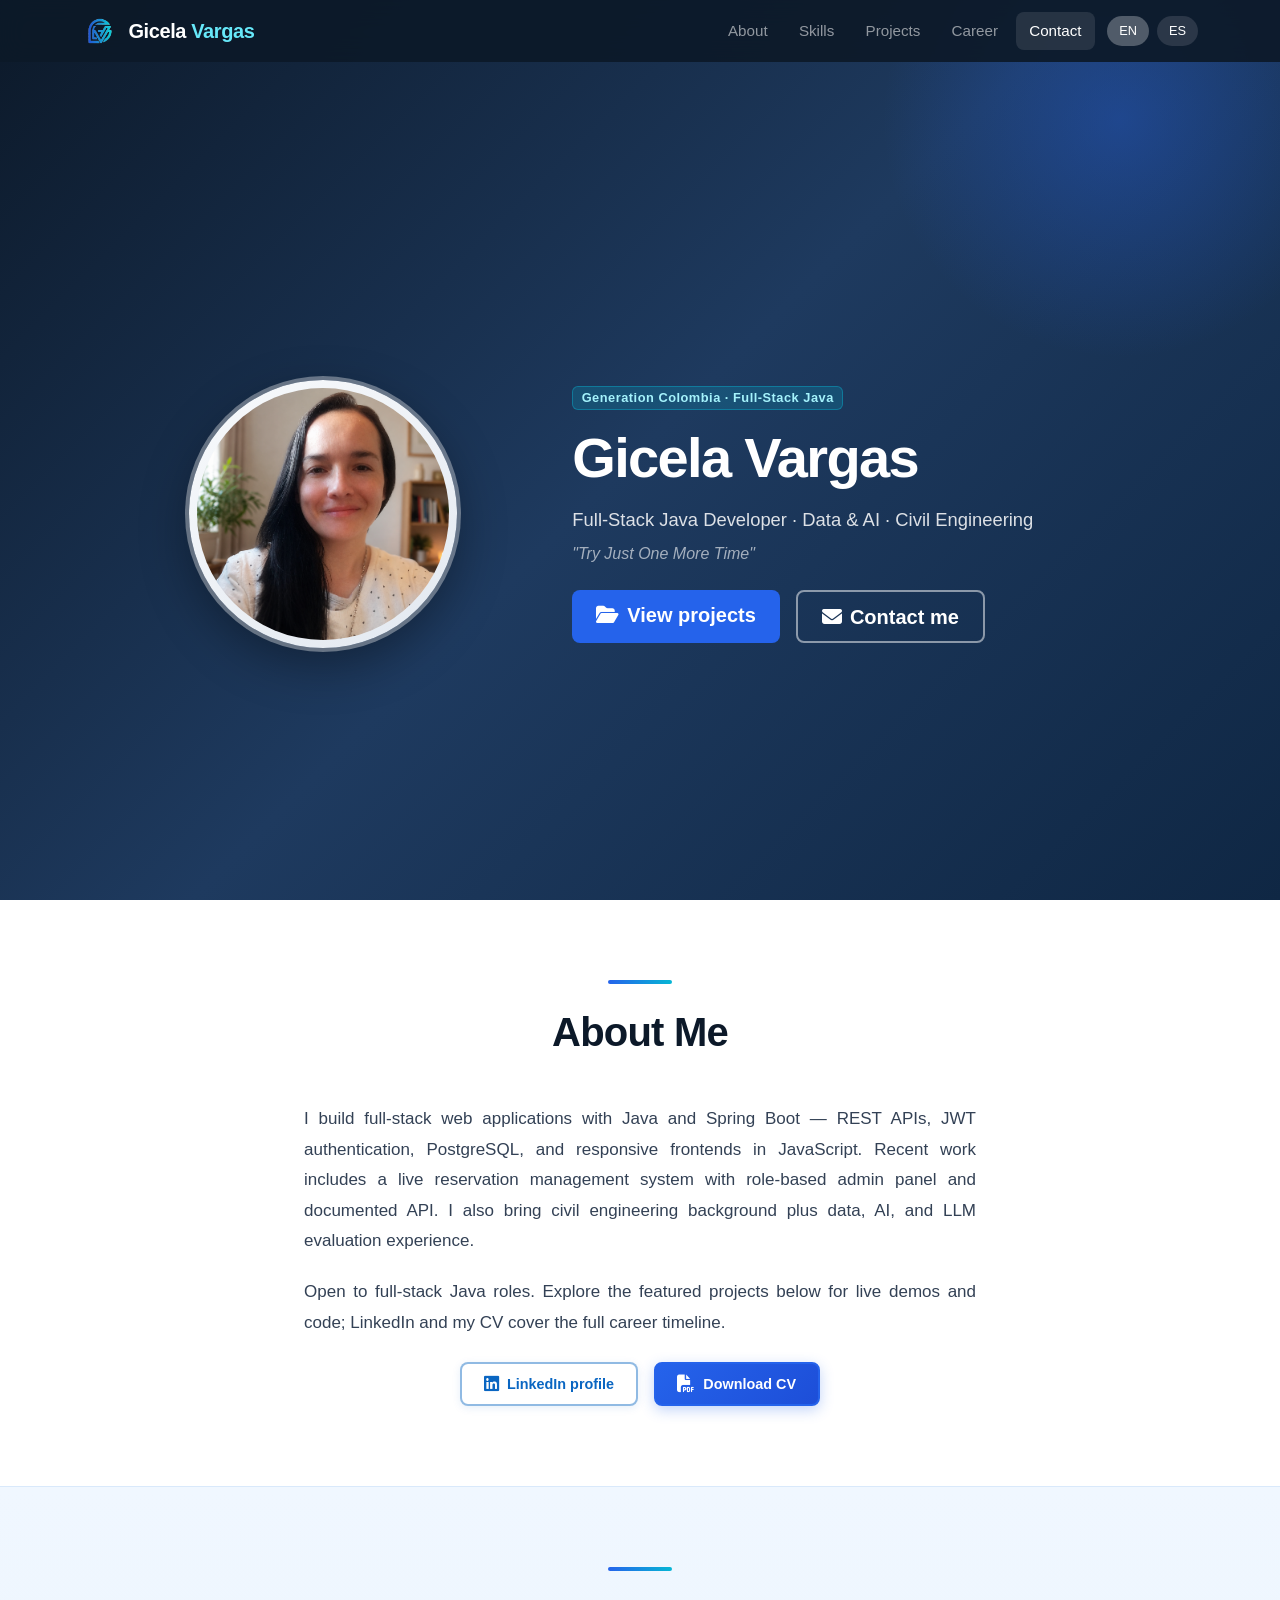
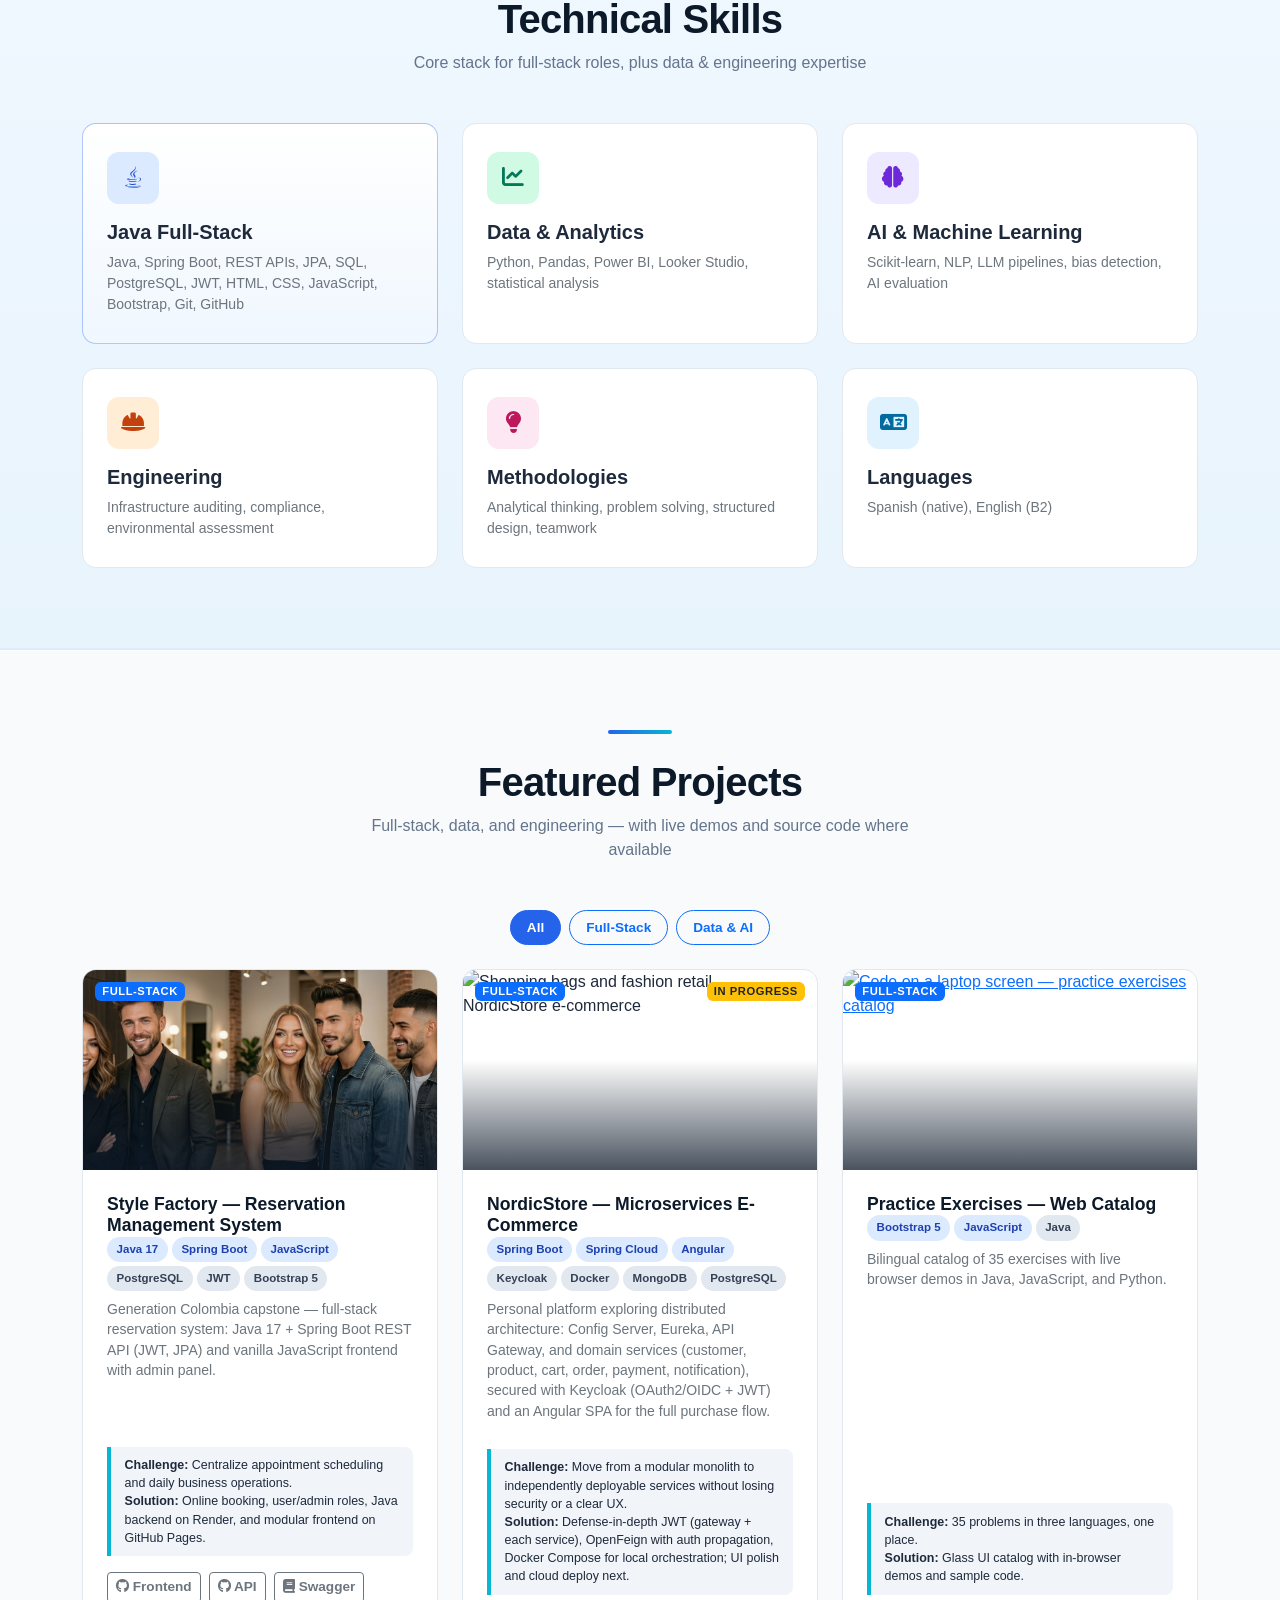
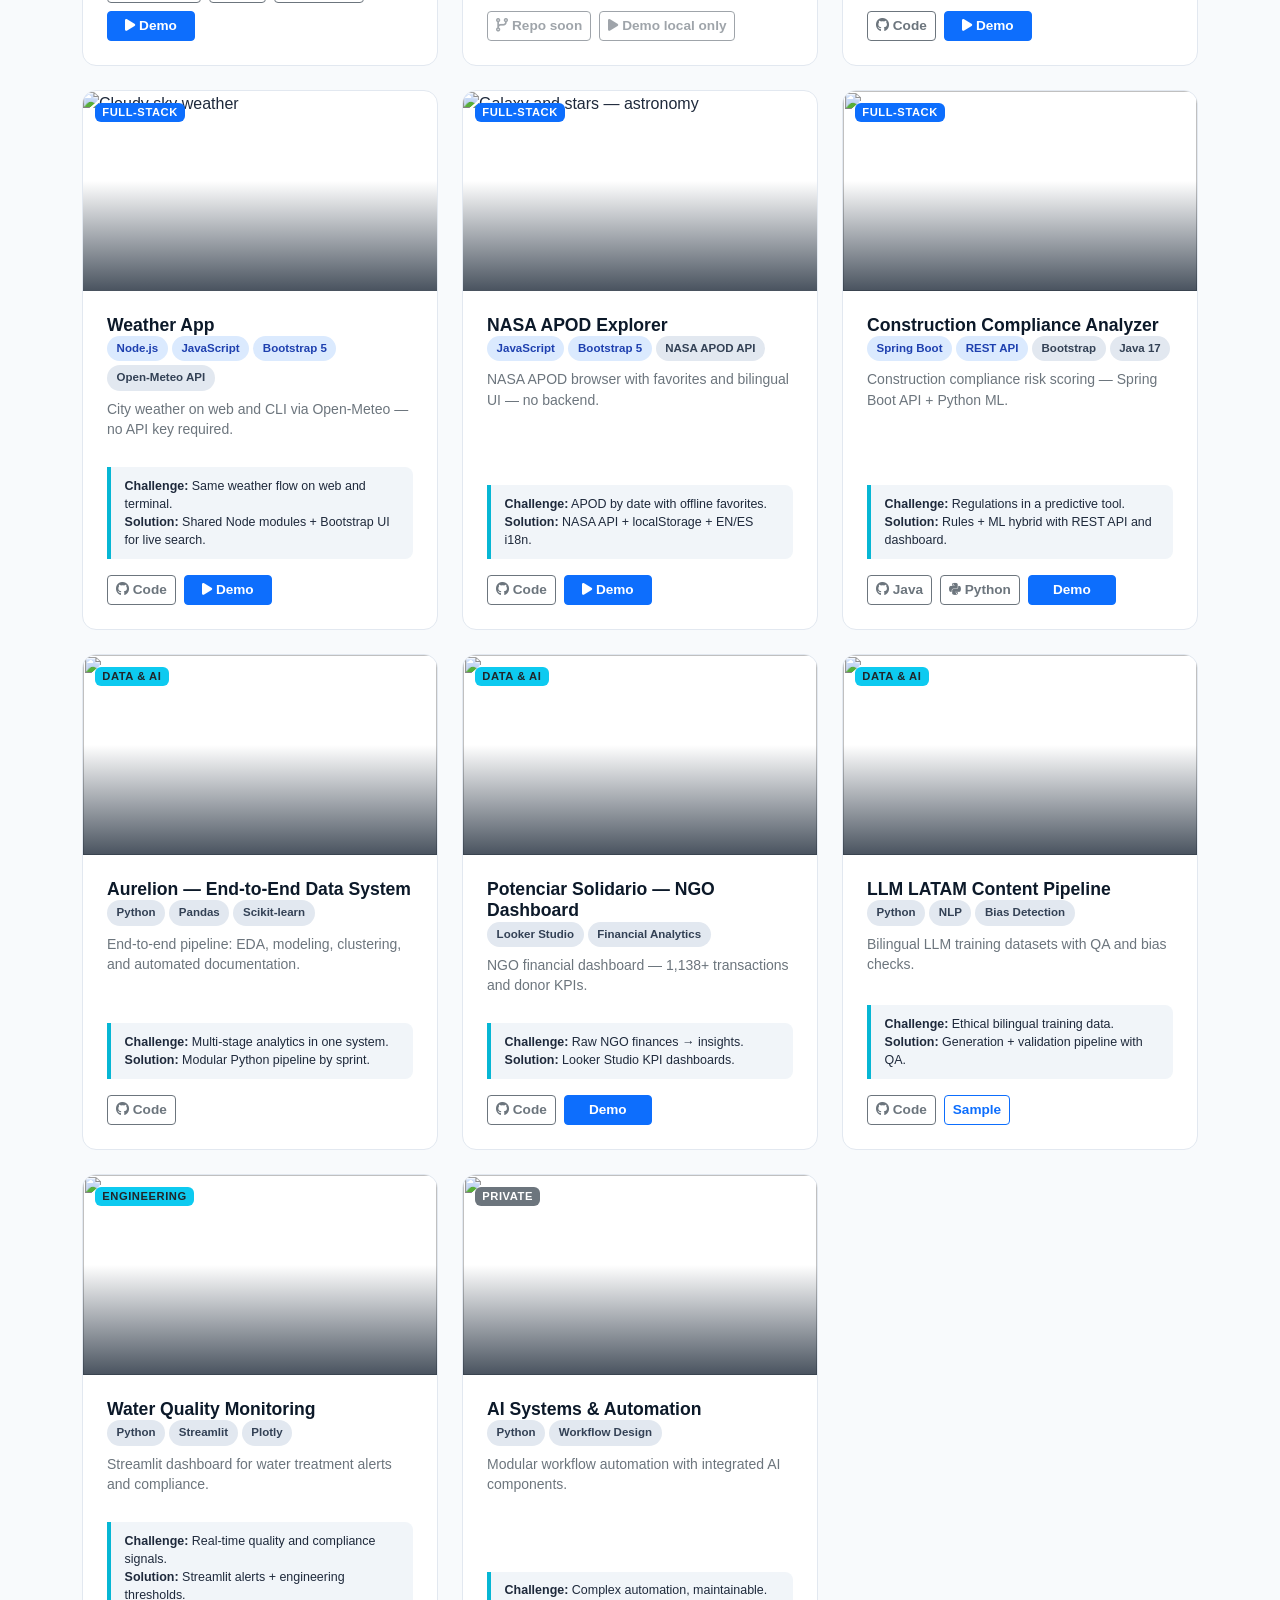
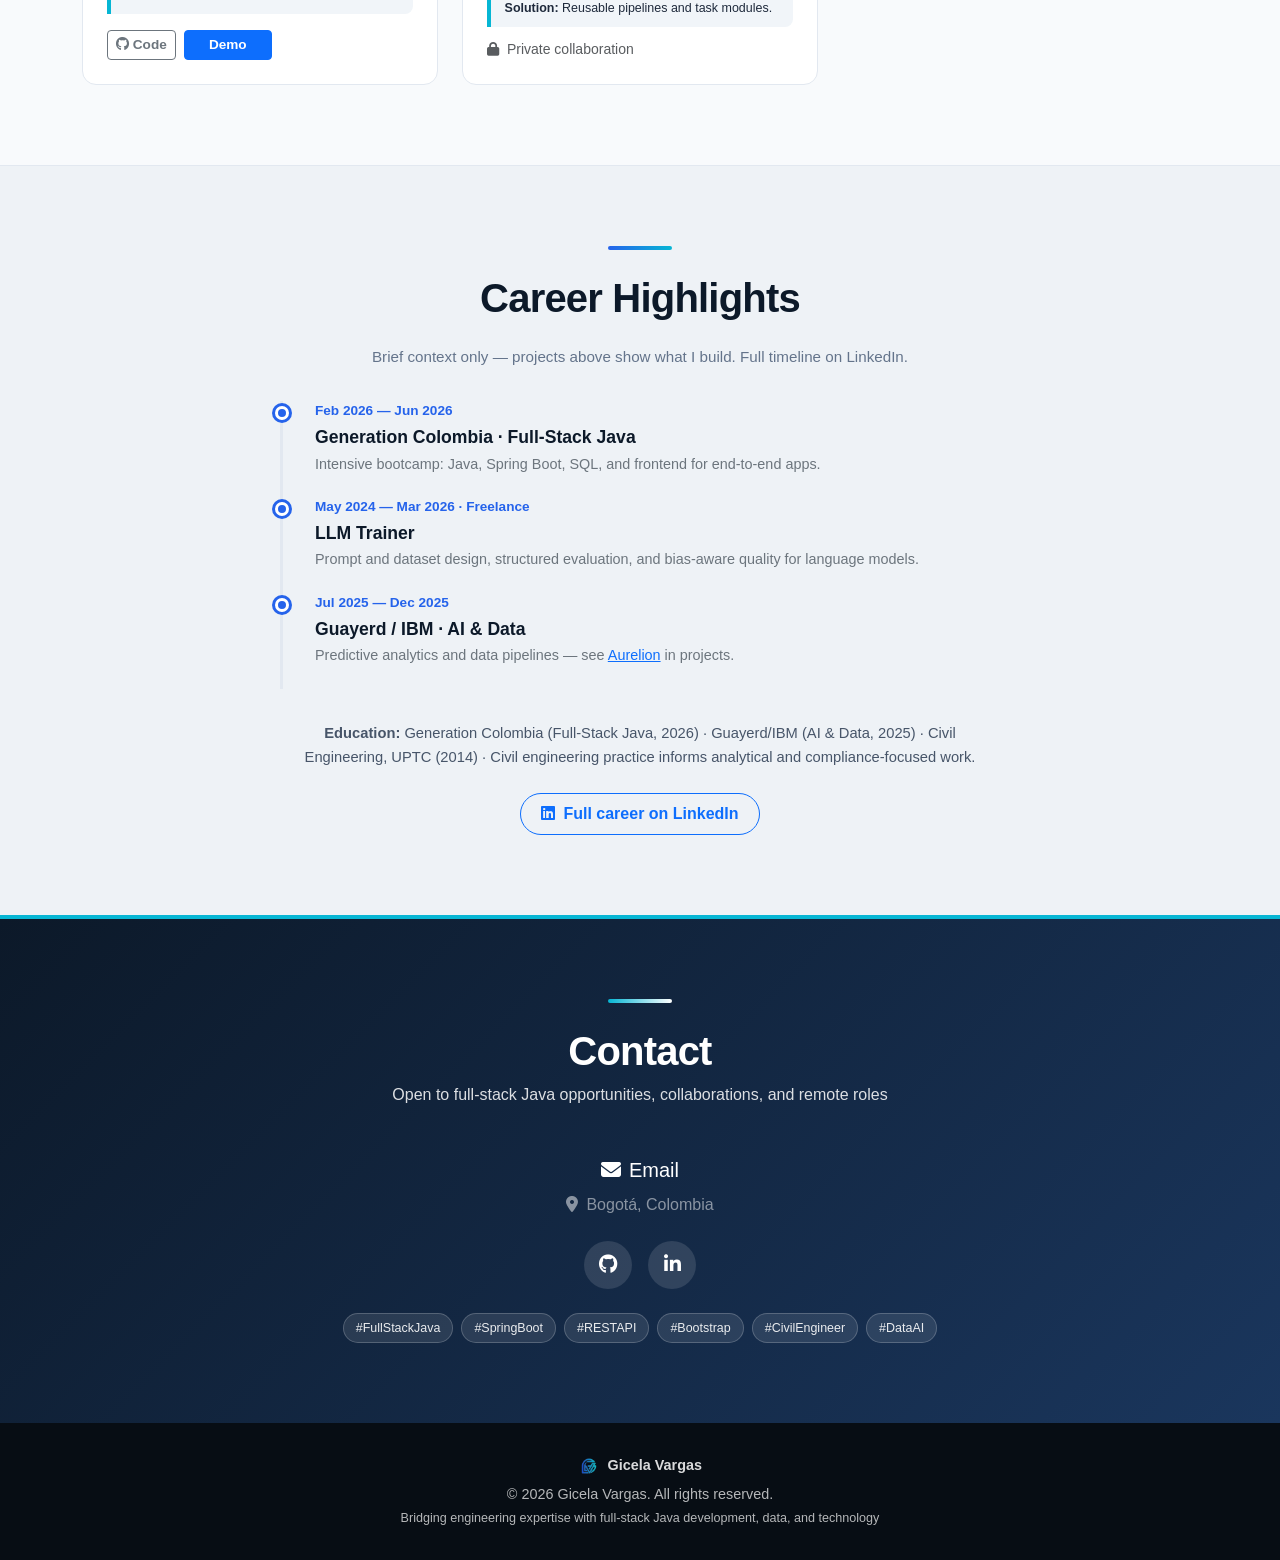
==== commit fb554e66: "Add NordicStore project card to bilingual portfolio." ====
--- a/index.html
+++ b/index.html
@@ -229,6 +229,39 @@
             <article class="project-card">
               <div class="card-img-wrap">
                 <span class="badge bg-primary project-badge">Full-Stack</span>
+                <span class="badge bg-warning text-dark project-badge-status">In progress</span>
+                <div class="card-img-link" role="img" aria-label="NordicStore e-commerce microservices platform">
+                  <img src="https://images.pexels.com/photos/5632402/pexels-photo-5632402.jpeg?auto=compress&amp;cs=tinysrgb&amp;w=600" alt="Shopping bags and fashion retail — NordicStore e-commerce" loading="lazy">
+                </div>
+              </div>
+              <div class="card-body">
+                <h3 class="card-title">NordicStore — Microservices E-Commerce</h3>
+                <div class="d-flex flex-wrap gap-1 mb-2">
+                  <span class="tech-badge primary-tech">Spring Boot</span>
+                  <span class="tech-badge primary-tech">Spring Cloud</span>
+                  <span class="tech-badge primary-tech">Angular</span>
+                  <span class="tech-badge">Keycloak</span>
+                  <span class="tech-badge">Docker</span>
+                  <span class="tech-badge">MongoDB</span>
+                  <span class="tech-badge">PostgreSQL</span>
+                </div>
+                <p class="text-secondary small project-desc flex-grow-1">Personal platform exploring distributed architecture: Config Server, Eureka, API Gateway, and domain services (customer, product, cart, order, payment, notification), secured with Keycloak (OAuth2/OIDC + JWT) and an Angular SPA for the full purchase flow.</p>
+                <div class="challenge-box">
+                  <strong>Challenge:</strong> Move from a modular monolith to independently deployable services without losing security or a clear UX.<br>
+                  <strong>Solution:</strong> Defense-in-depth JWT (gateway + each service), OpenFeign with auth propagation, Docker Compose for local orchestration; UI polish and cloud deploy next.
+                </div>
+                <div class="project-links d-flex flex-wrap gap-2 mt-auto">
+                  <span class="btn btn-sm btn-outline-secondary disabled" aria-disabled="true"><i class="fa-solid fa-code-branch me-1"></i>Repo soon</span>
+                  <span class="btn btn-sm btn-outline-secondary disabled" aria-disabled="true"><i class="fa-solid fa-play me-1"></i>Demo local only</span>
+                </div>
+              </div>
+            </article>
+          </div>
+
+          <div class="col-md-6 col-lg-4 project-item" data-tags="all,fullstack">
+            <article class="project-card">
+              <div class="card-img-wrap">
+                <span class="badge bg-primary project-badge">Full-Stack</span>
                 <a href="https://enithv.github.io/Excercises_practice/" target="_blank" rel="noopener noreferrer" class="card-img-link" aria-label="Open Practice Exercises demo">
                   <img src="https://images.pexels.com/photos/577585/pexels-photo-577585.jpeg?auto=compress&amp;cs=tinysrgb&amp;w=600" alt="Code on a laptop screen — practice exercises catalog" loading="lazy">
                 </a>
--- a/css/styles.css
+++ b/css/styles.css
@@ -648,6 +648,17 @@
   letter-spacing: 0.05em;
 }
 
+.project-badge-status {
+  position: absolute;
+  top: 12px;
+  right: 12px;
+  z-index: 2;
+  font-size: 0.7rem;
+  font-weight: 700;
+  text-transform: uppercase;
+  letter-spacing: 0.05em;
+}
+
 .project-card .card-body {
   padding: 1.5rem;
   flex: 1;
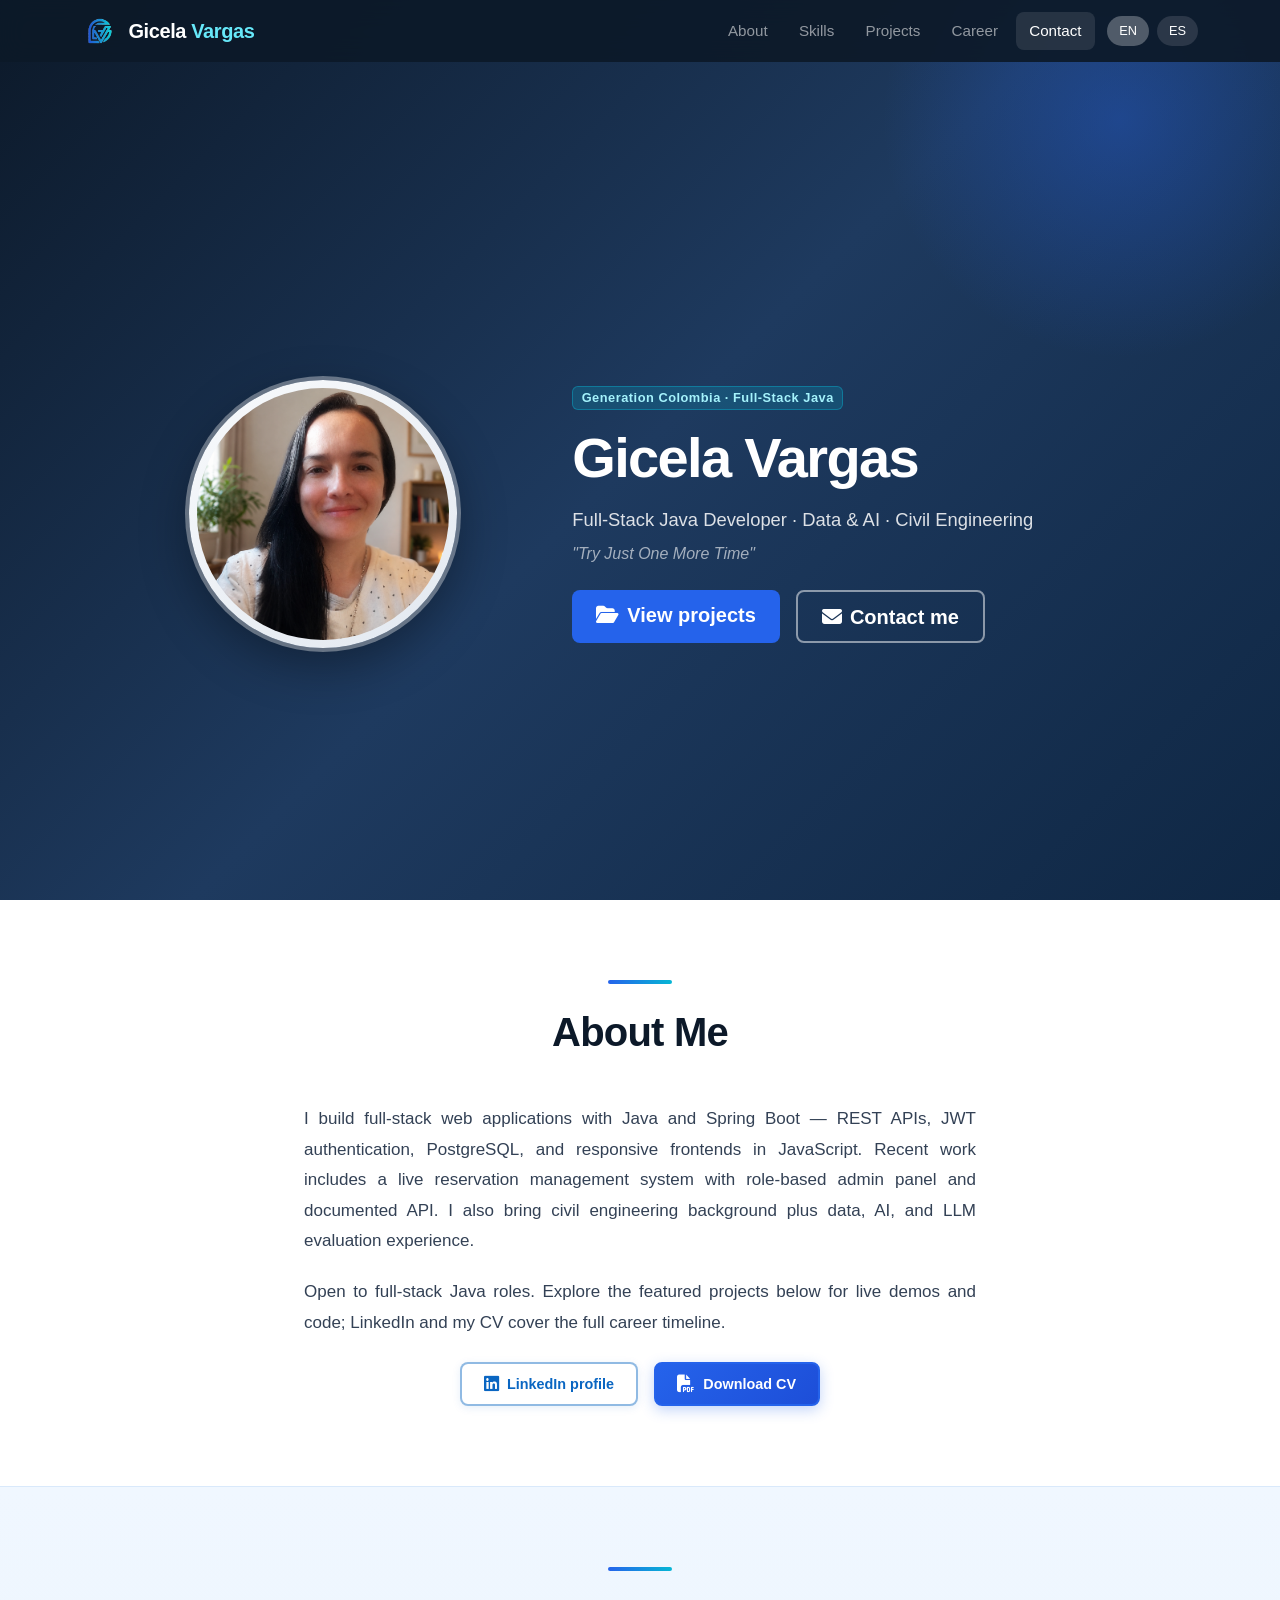
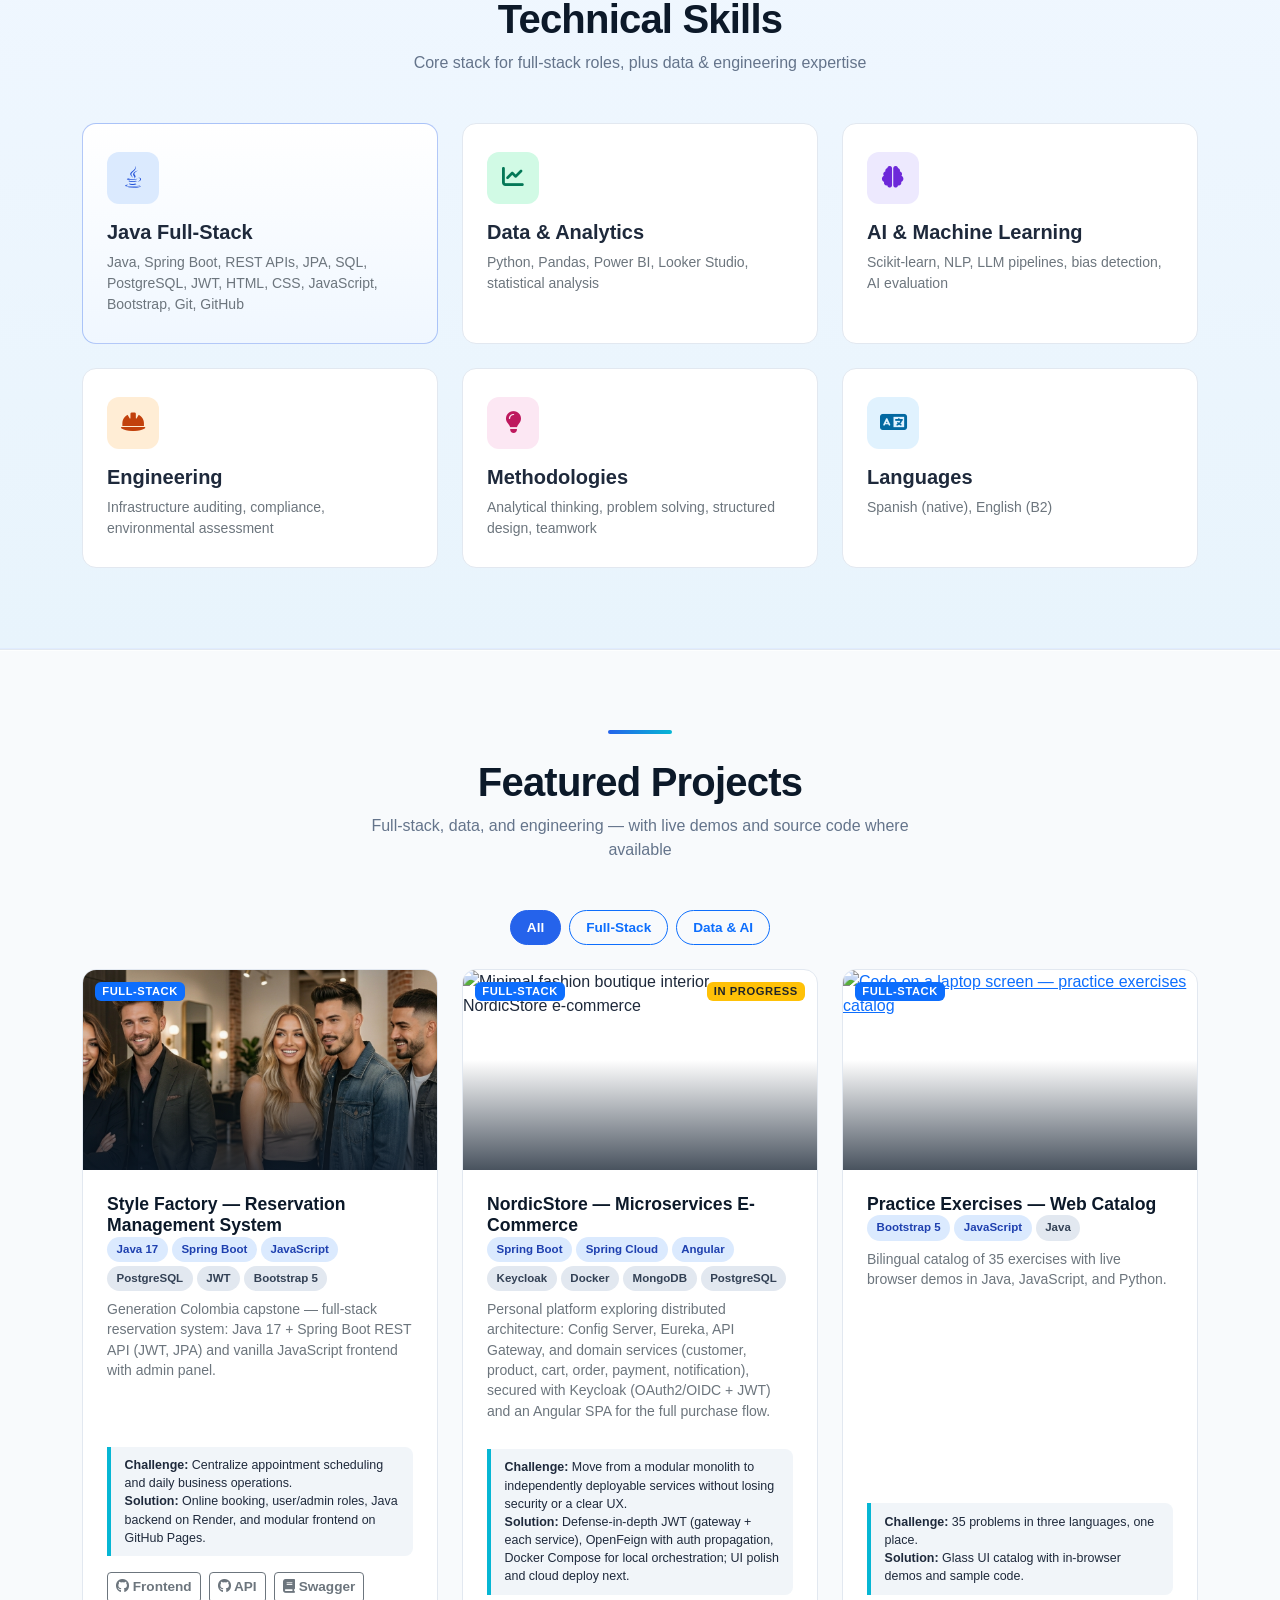
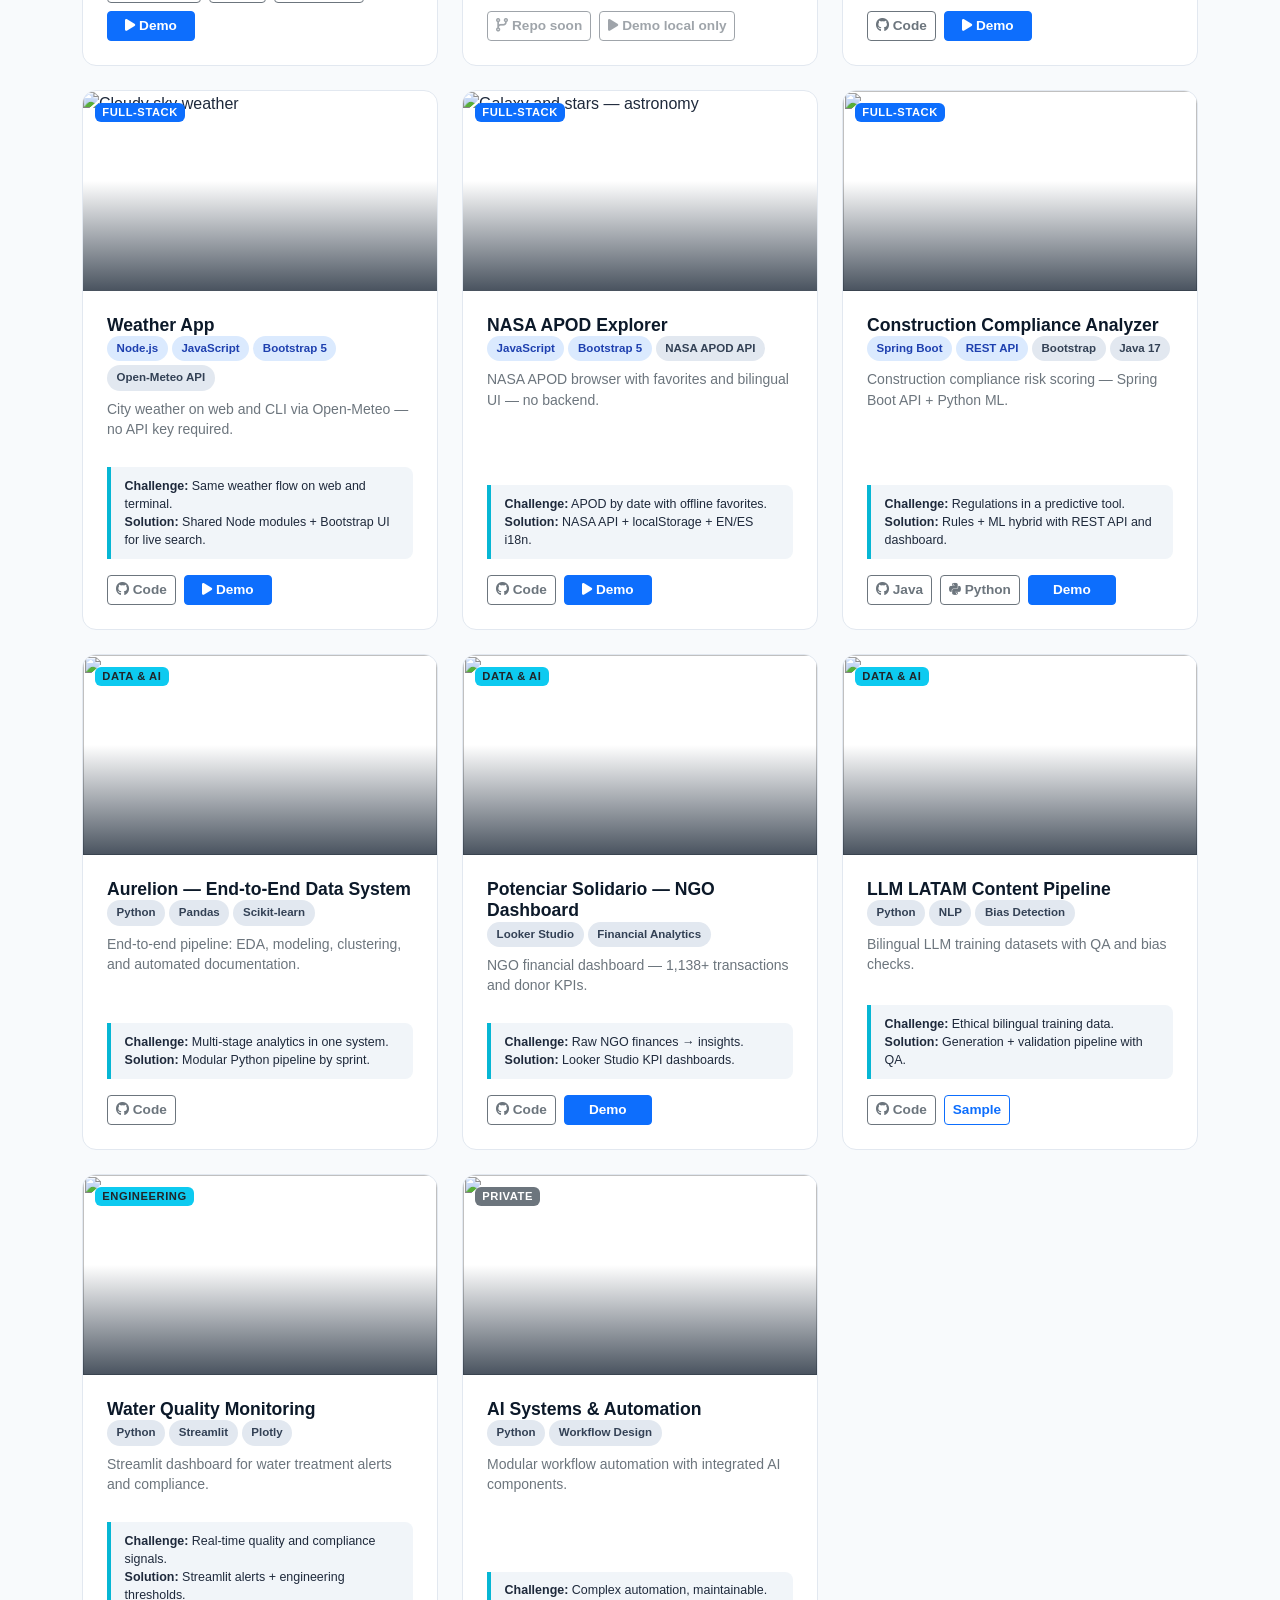
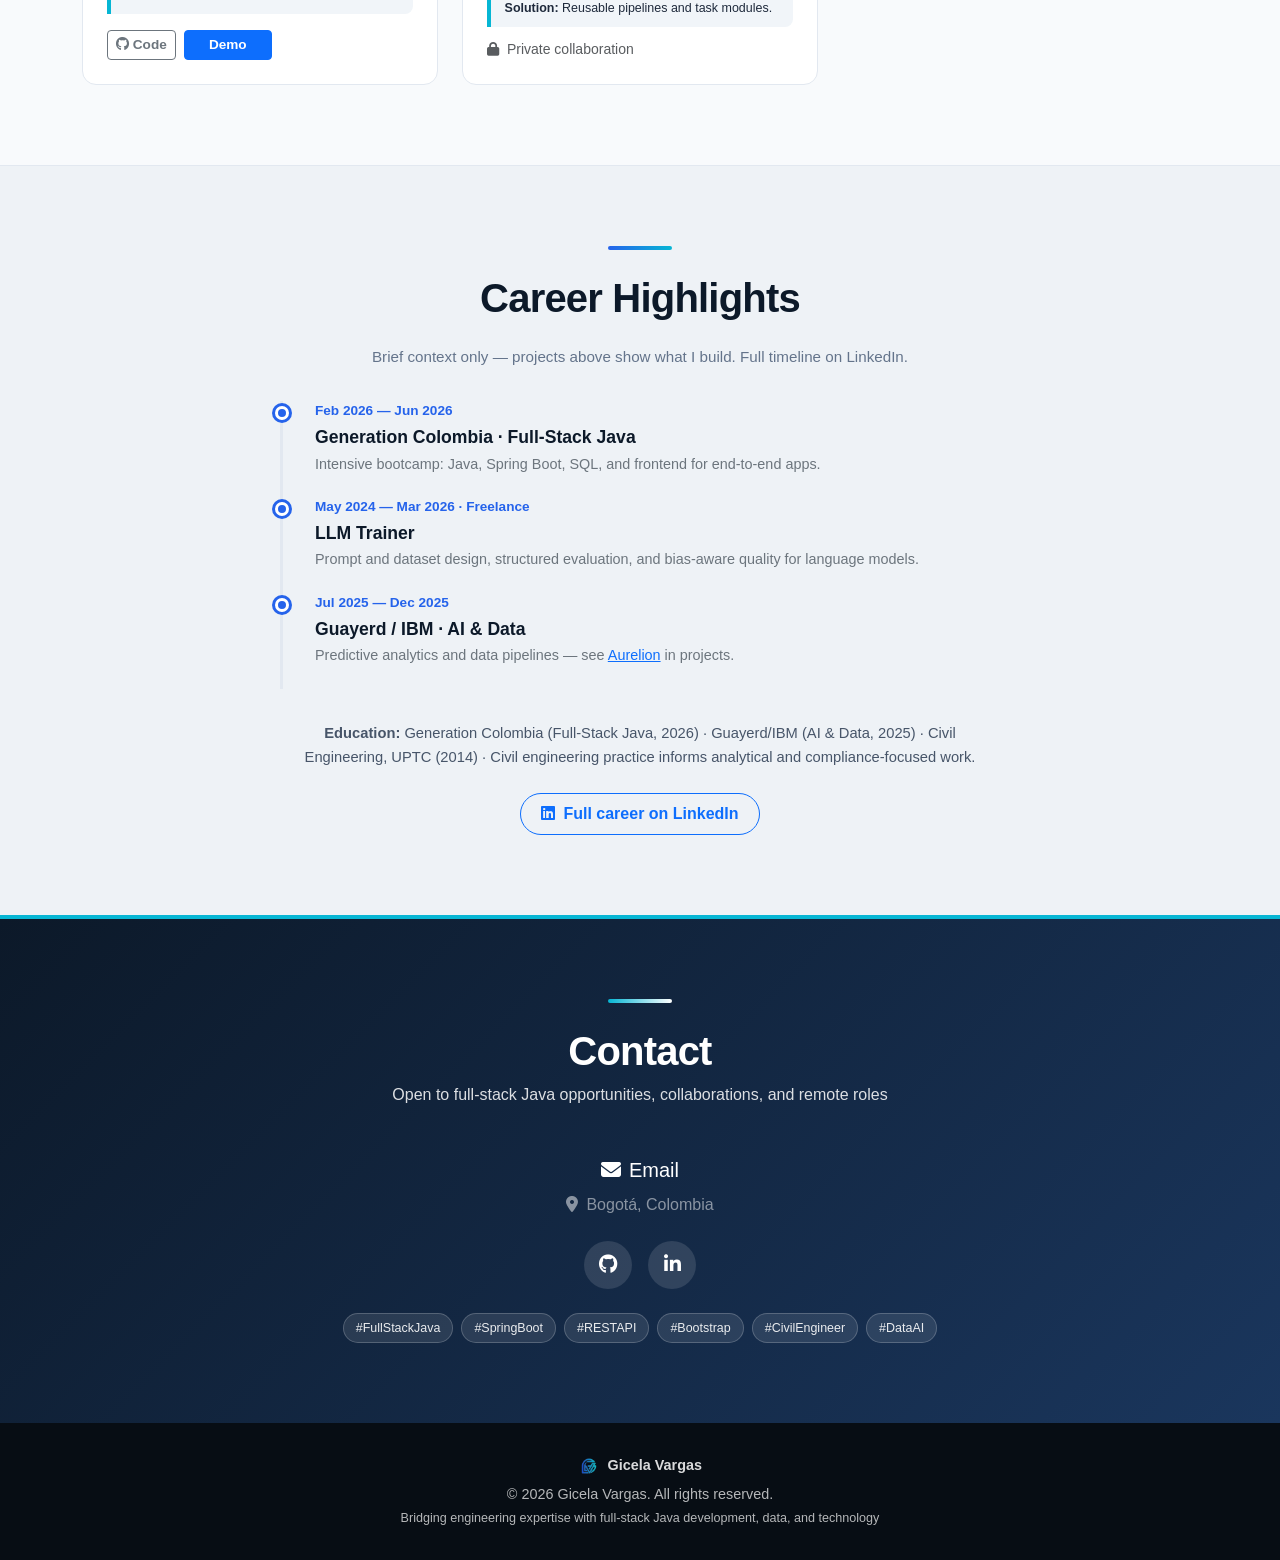
==== commit 0f21fc2b: "Use a fashion boutique image for NordicStore card." ====
--- a/index.html
+++ b/index.html
@@ -231,7 +231,7 @@
                 <span class="badge bg-primary project-badge">Full-Stack</span>
                 <span class="badge bg-warning text-dark project-badge-status">In progress</span>
                 <div class="card-img-link" role="img" aria-label="NordicStore e-commerce microservices platform">
-                  <img src="https://images.pexels.com/photos/5632402/pexels-photo-5632402.jpeg?auto=compress&amp;cs=tinysrgb&amp;w=600" alt="Shopping bags and fashion retail — NordicStore e-commerce" loading="lazy">
+                  <img src="https://images.pexels.com/photos/1884581/pexels-photo-1884581.jpeg?auto=compress&amp;cs=tinysrgb&amp;w=600" alt="Minimal fashion boutique interior — NordicStore e-commerce" loading="lazy">
                 </div>
               </div>
               <div class="card-body">
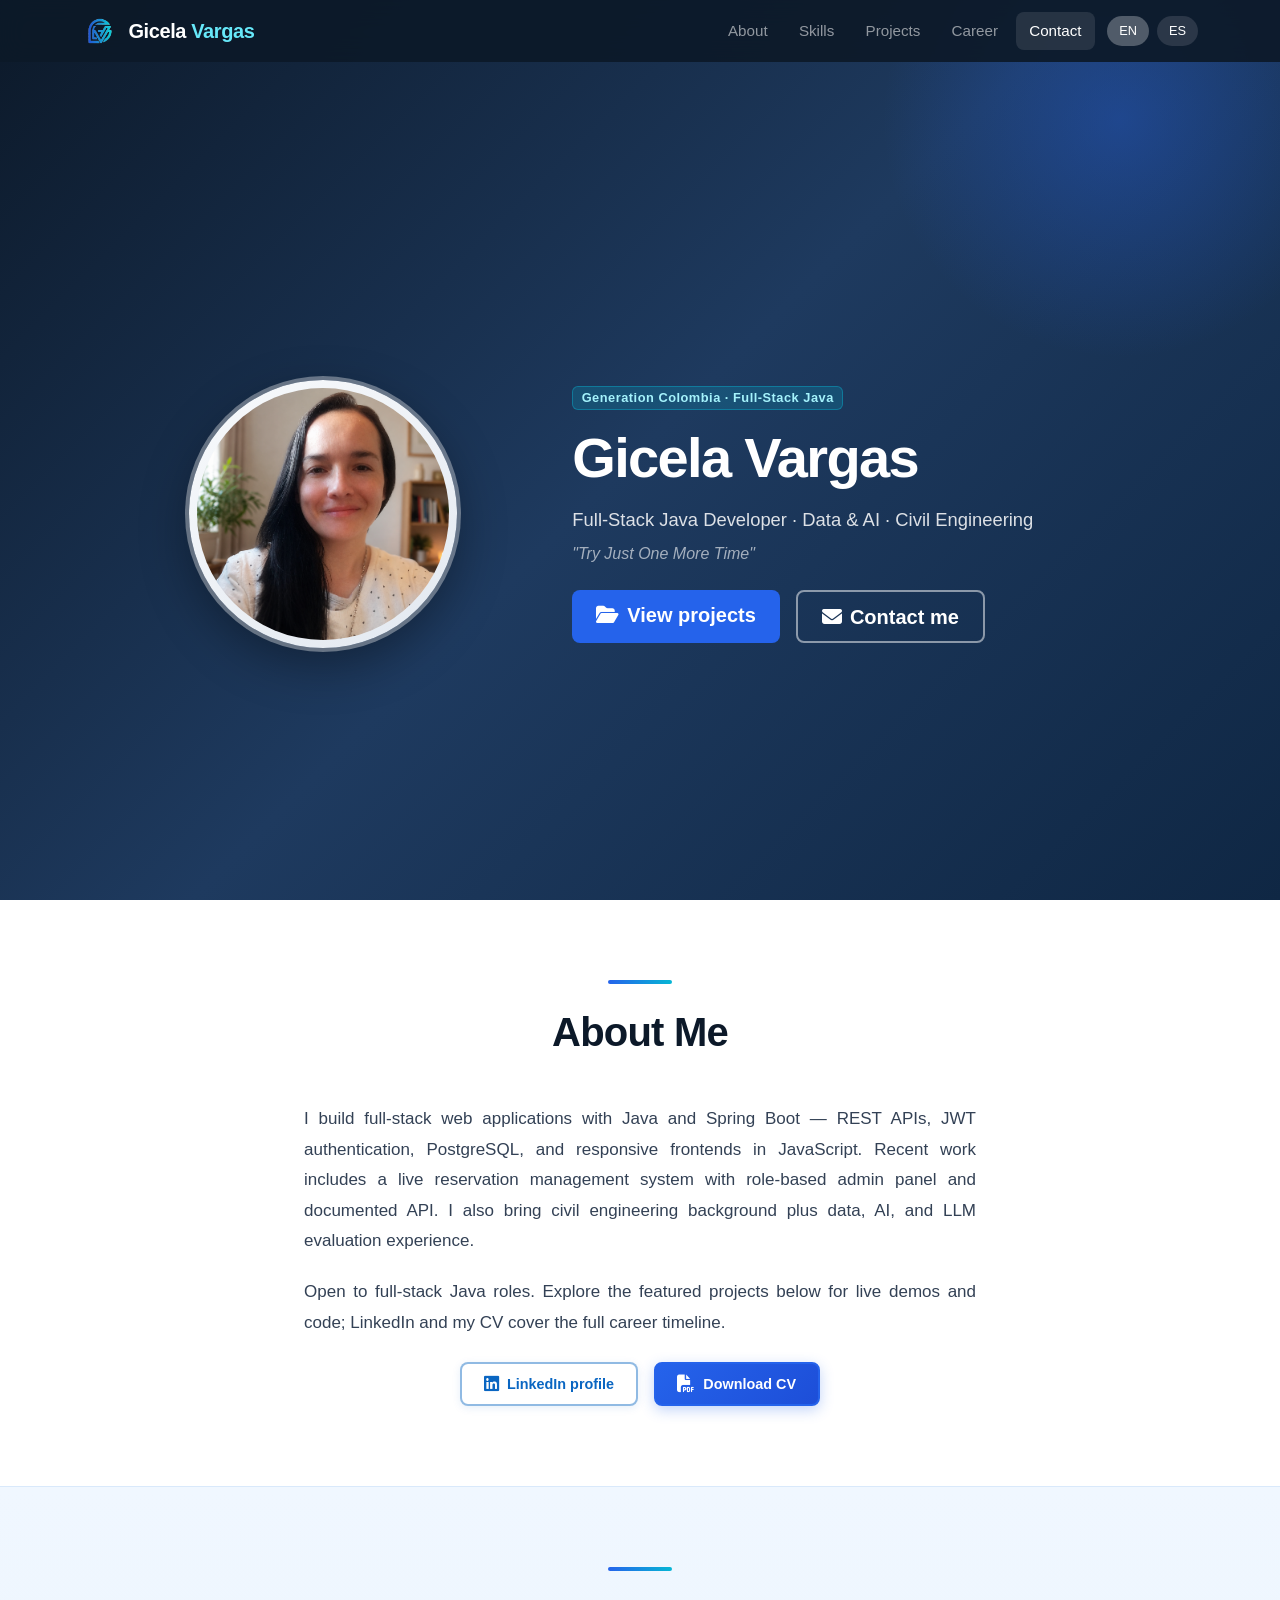
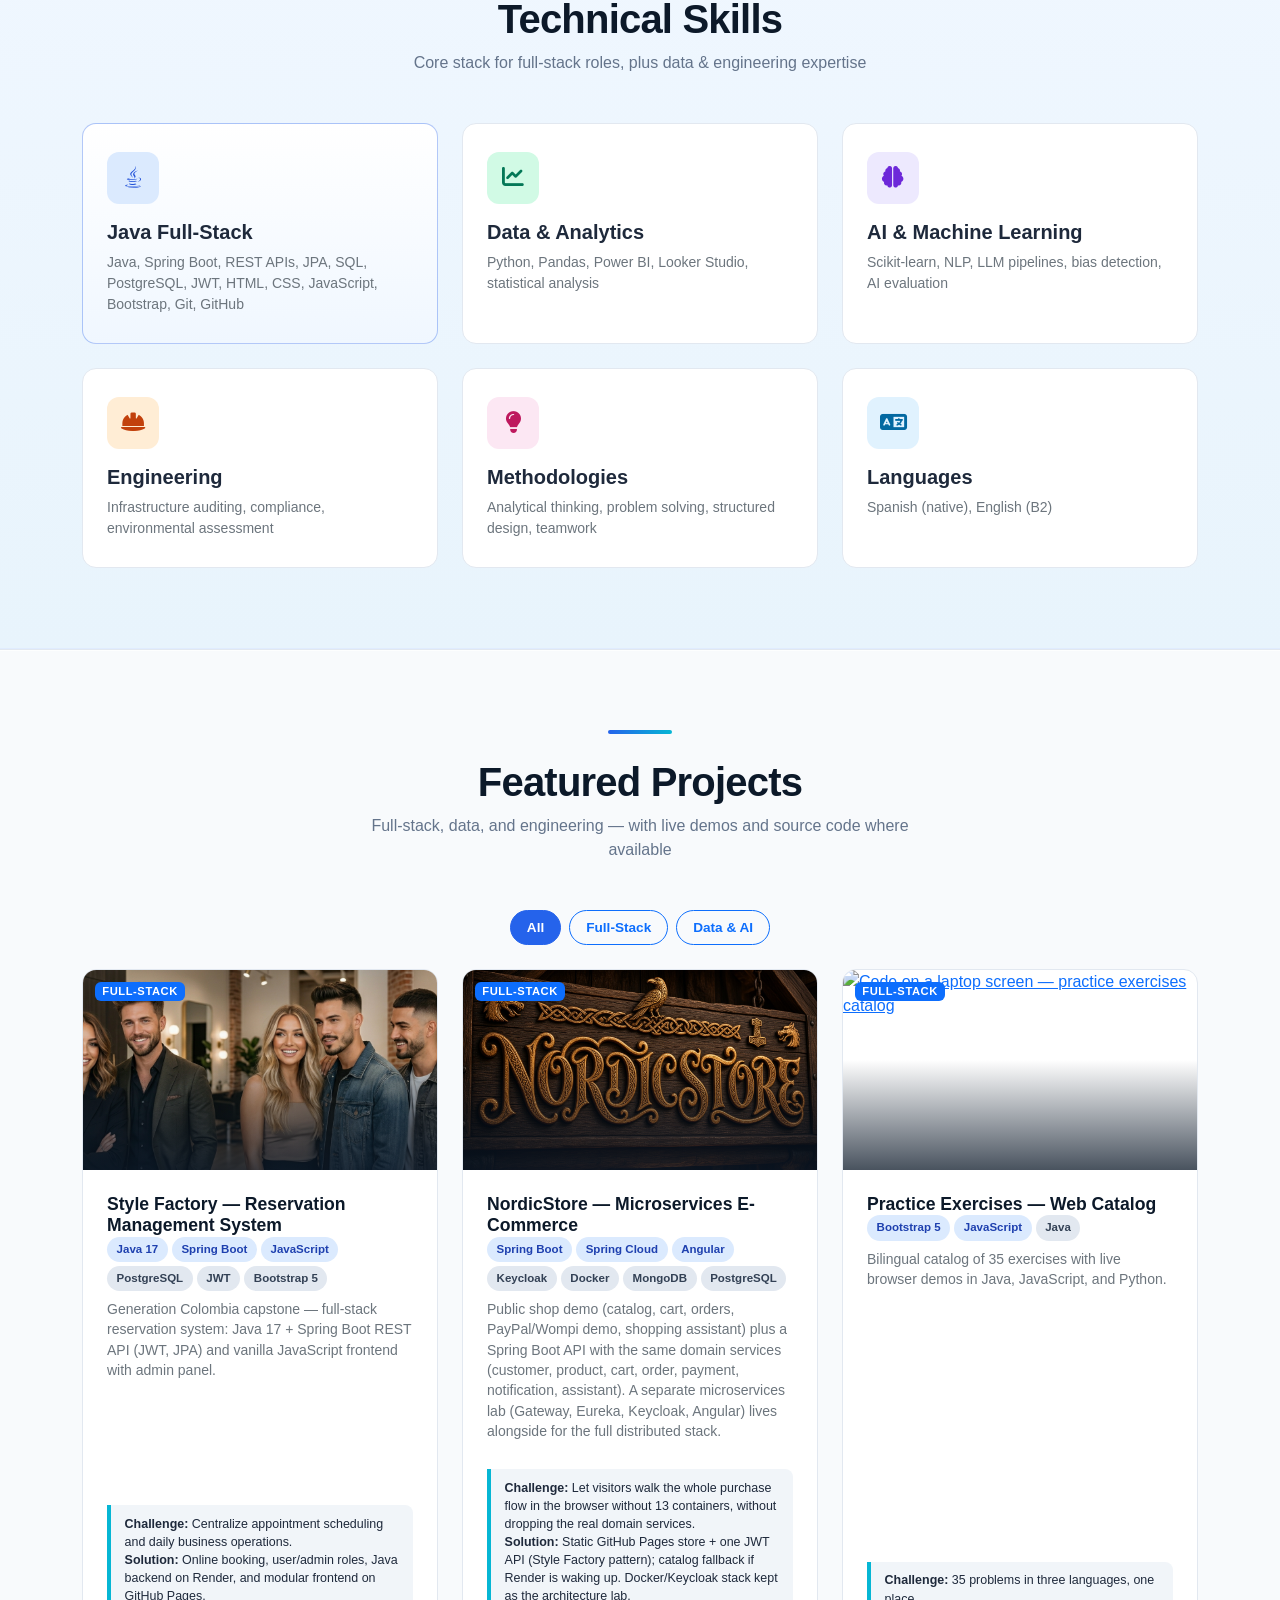
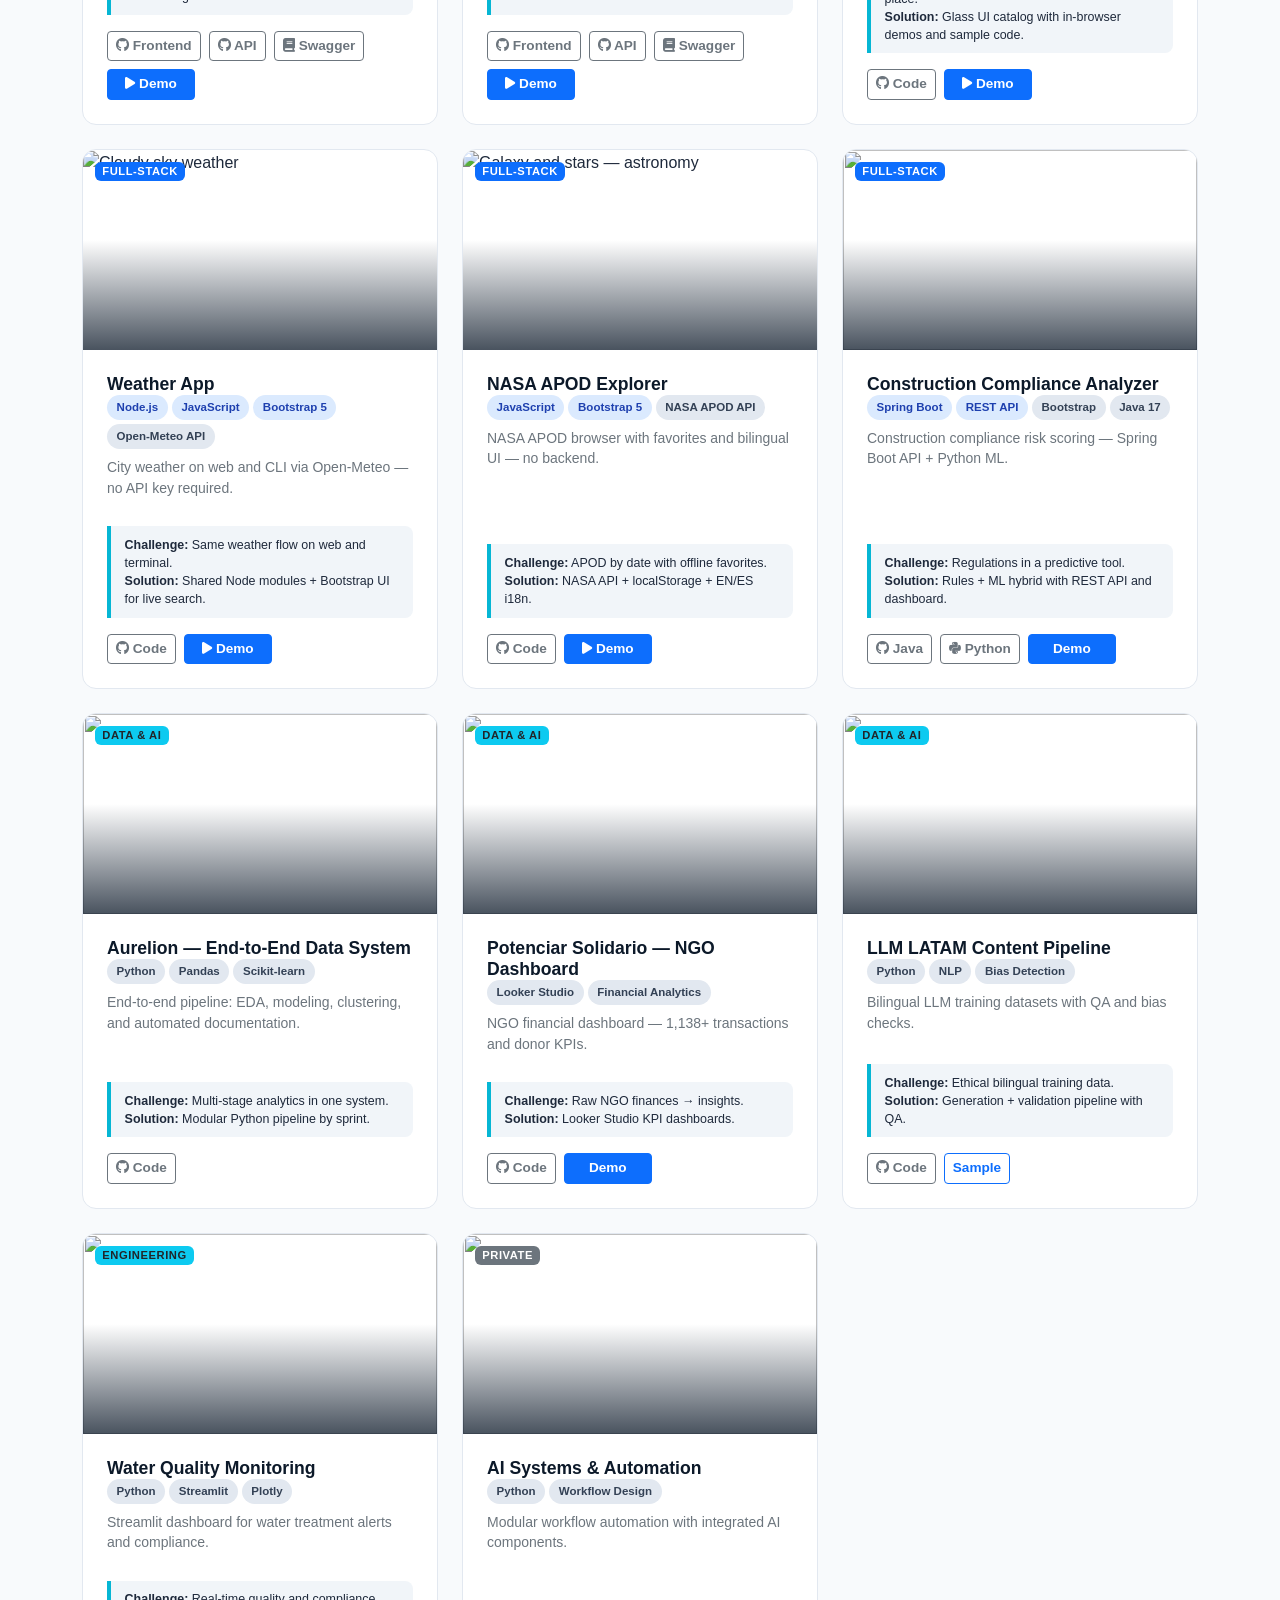
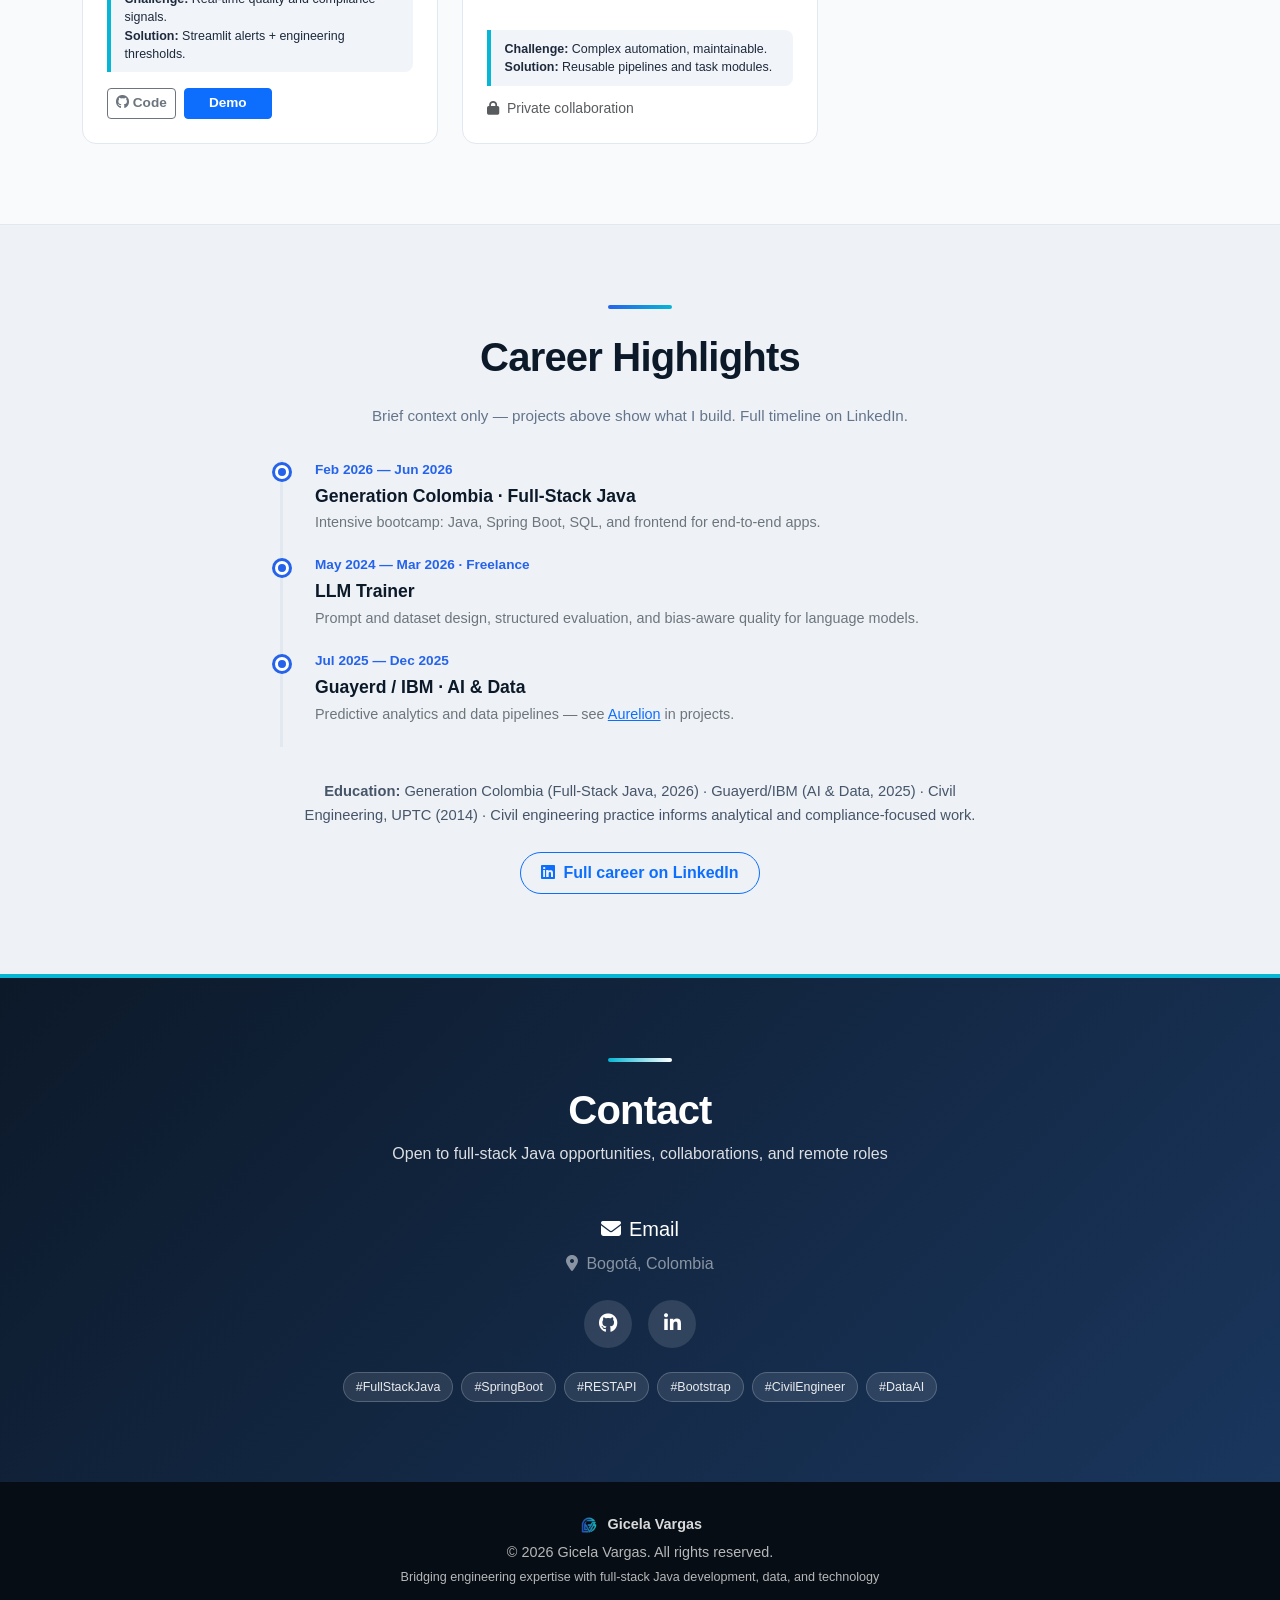
==== commit 70ea150c: "Connect the NordicStore demo on the bilingual project cards." ====
--- a/index.html
+++ b/index.html
@@ -229,10 +229,9 @@
             <article class="project-card">
               <div class="card-img-wrap">
                 <span class="badge bg-primary project-badge">Full-Stack</span>
-                <span class="badge bg-warning text-dark project-badge-status">In progress</span>
-                <div class="card-img-link" role="img" aria-label="NordicStore e-commerce microservices platform">
-                  <img src="https://images.pexels.com/photos/1884581/pexels-photo-1884581.jpeg?auto=compress&amp;cs=tinysrgb&amp;w=600" alt="Minimal fashion boutique interior — NordicStore e-commerce" loading="lazy">
-                </div>
+                <a href="https://enithv.github.io/NordicStore/" target="_blank" rel="noopener noreferrer" class="card-img-link" aria-label="Open NordicStore demo">
+                  <img src="img/nordicstore-banner.png" class="card-img-banner" alt="NordicStore — e-commerce demo" loading="lazy">
+                </a>
               </div>
               <div class="card-body">
                 <h3 class="card-title">NordicStore — Microservices E-Commerce</h3>
@@ -245,14 +244,16 @@
                   <span class="tech-badge">MongoDB</span>
                   <span class="tech-badge">PostgreSQL</span>
                 </div>
-                <p class="text-secondary small project-desc flex-grow-1">Personal platform exploring distributed architecture: Config Server, Eureka, API Gateway, and domain services (customer, product, cart, order, payment, notification), secured with Keycloak (OAuth2/OIDC + JWT) and an Angular SPA for the full purchase flow.</p>
-                <div class="challenge-box">
-                  <strong>Challenge:</strong> Move from a modular monolith to independently deployable services without losing security or a clear UX.<br>
-                  <strong>Solution:</strong> Defense-in-depth JWT (gateway + each service), OpenFeign with auth propagation, Docker Compose for local orchestration; UI polish and cloud deploy next.
+                <p class="text-secondary small project-desc flex-grow-1">Public shop demo (catalog, cart, orders, PayPal/Wompi demo, shopping assistant) plus a Spring Boot API with the same domain services (customer, product, cart, order, payment, notification, assistant). A separate microservices lab (Gateway, Eureka, Keycloak, Angular) lives alongside for the full distributed stack.</p>
+                <div class="challenge-box">
+                  <strong>Challenge:</strong> Let visitors walk the whole purchase flow in the browser without 13 containers, without dropping the real domain services.<br>
+                  <strong>Solution:</strong> Static GitHub Pages store + one JWT API (Style Factory pattern); catalog fallback if Render is waking up. Docker/Keycloak stack kept as the architecture lab.
                 </div>
                 <div class="project-links d-flex flex-wrap gap-2 mt-auto">
-                  <span class="btn btn-sm btn-outline-secondary disabled" aria-disabled="true"><i class="fa-solid fa-code-branch me-1"></i>Repo soon</span>
-                  <span class="btn btn-sm btn-outline-secondary disabled" aria-disabled="true"><i class="fa-solid fa-play me-1"></i>Demo local only</span>
+                  <a href="https://github.com/EnithV/NordicStore" class="btn btn-sm btn-outline-secondary" target="_blank" rel="noopener noreferrer"><i class="fab fa-github"></i> Frontend</a>
+                  <a href="https://github.com/EnithV/nordicstore-backend" class="btn btn-sm btn-outline-secondary" target="_blank" rel="noopener noreferrer"><i class="fab fa-github"></i> API</a>
+                  <a href="https://nordicstore-api.onrender.com/swagger-ui/index.html" class="btn btn-sm btn-outline-secondary" target="_blank" rel="noopener noreferrer"><i class="fa-solid fa-book me-1"></i>Swagger</a>
+                  <a href="https://enithv.github.io/NordicStore/" class="btn btn-sm btn-primary" target="_blank" rel="noopener noreferrer"><i class="fa-solid fa-play me-1"></i>Demo</a>
                 </div>
               </div>
             </article>
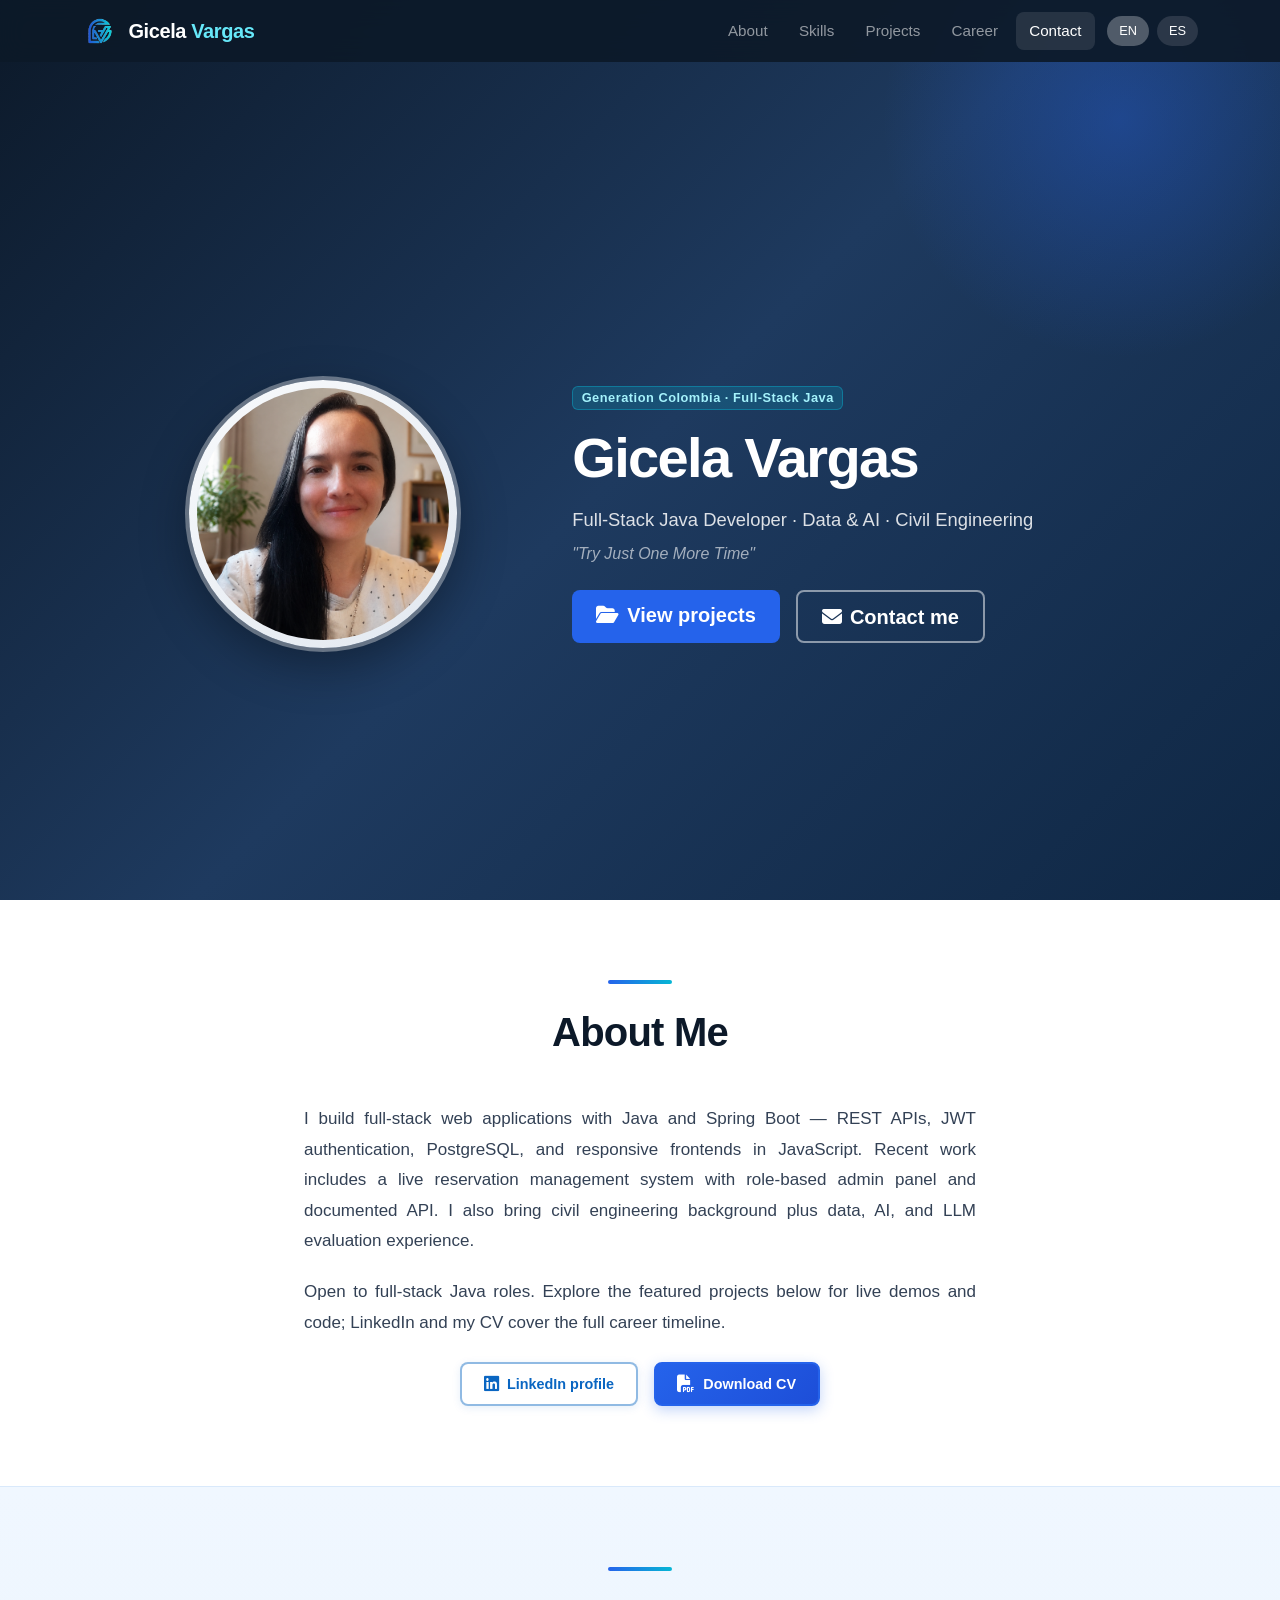
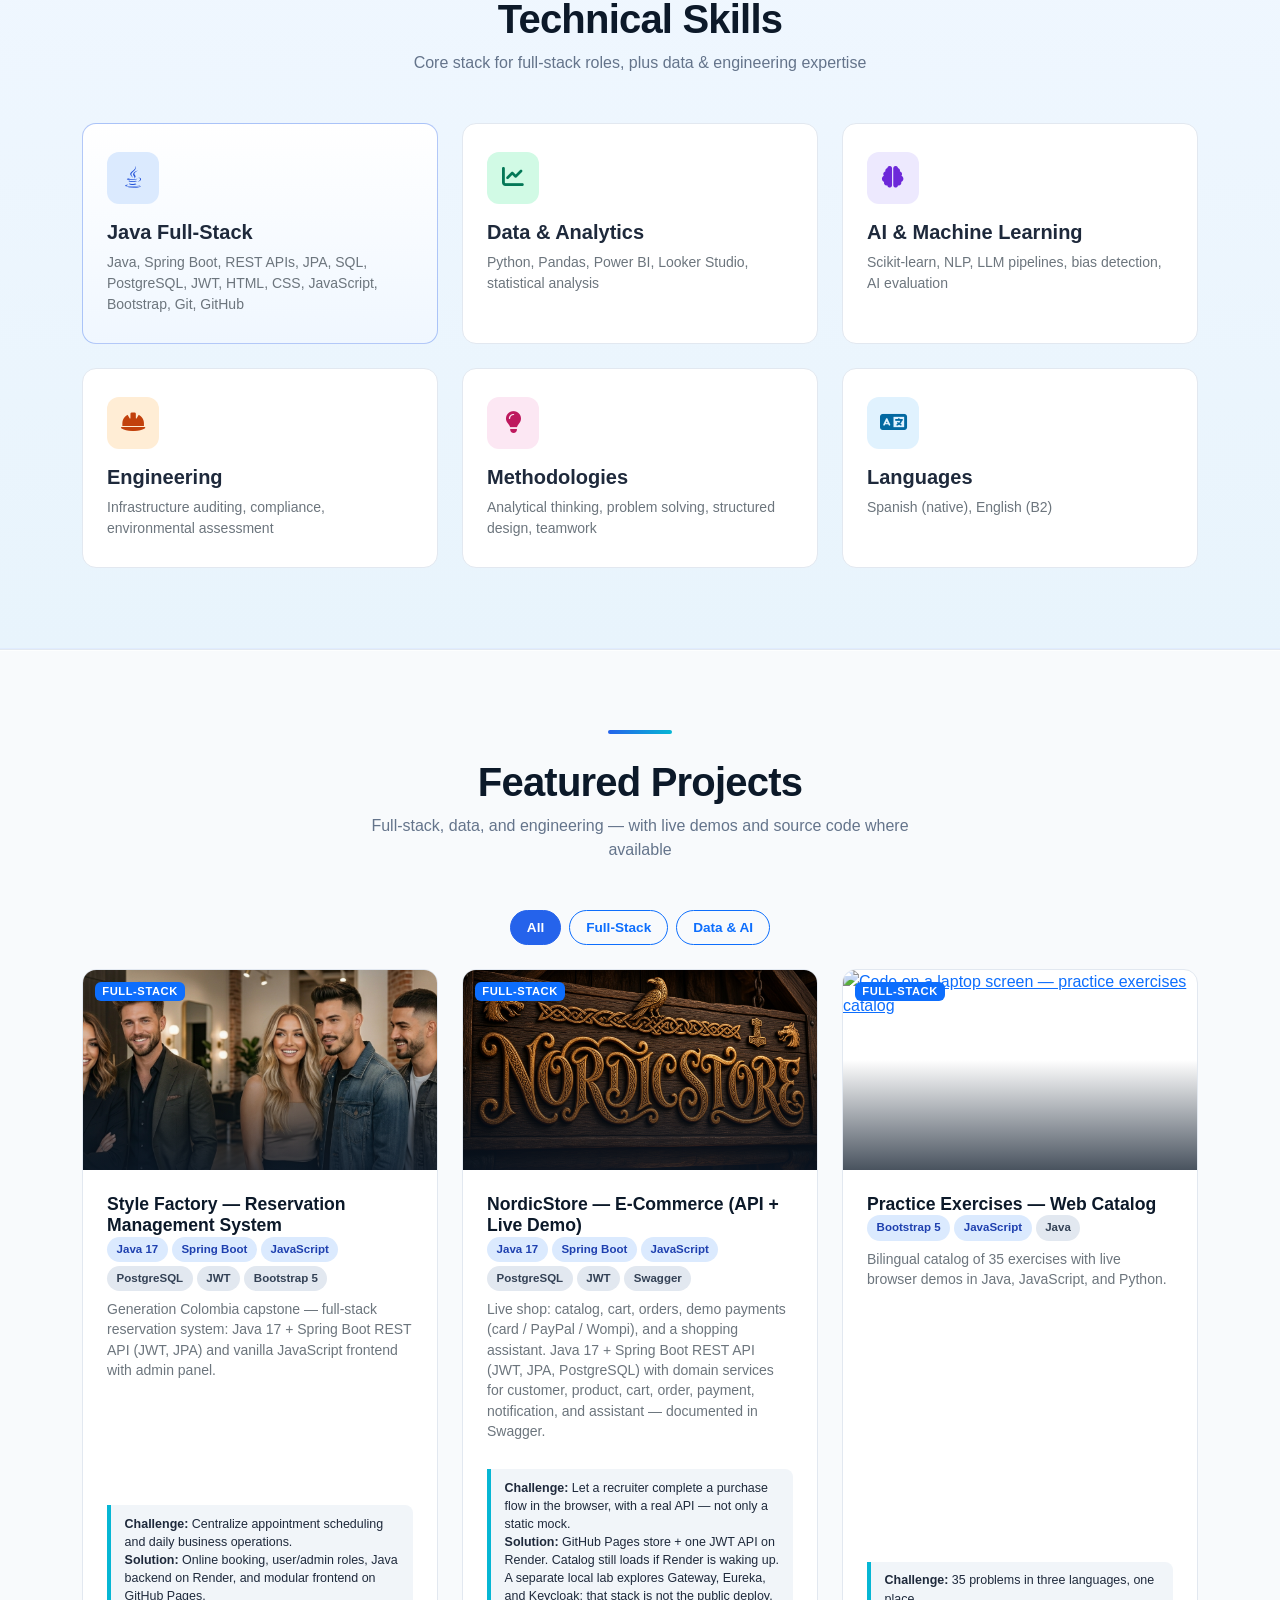
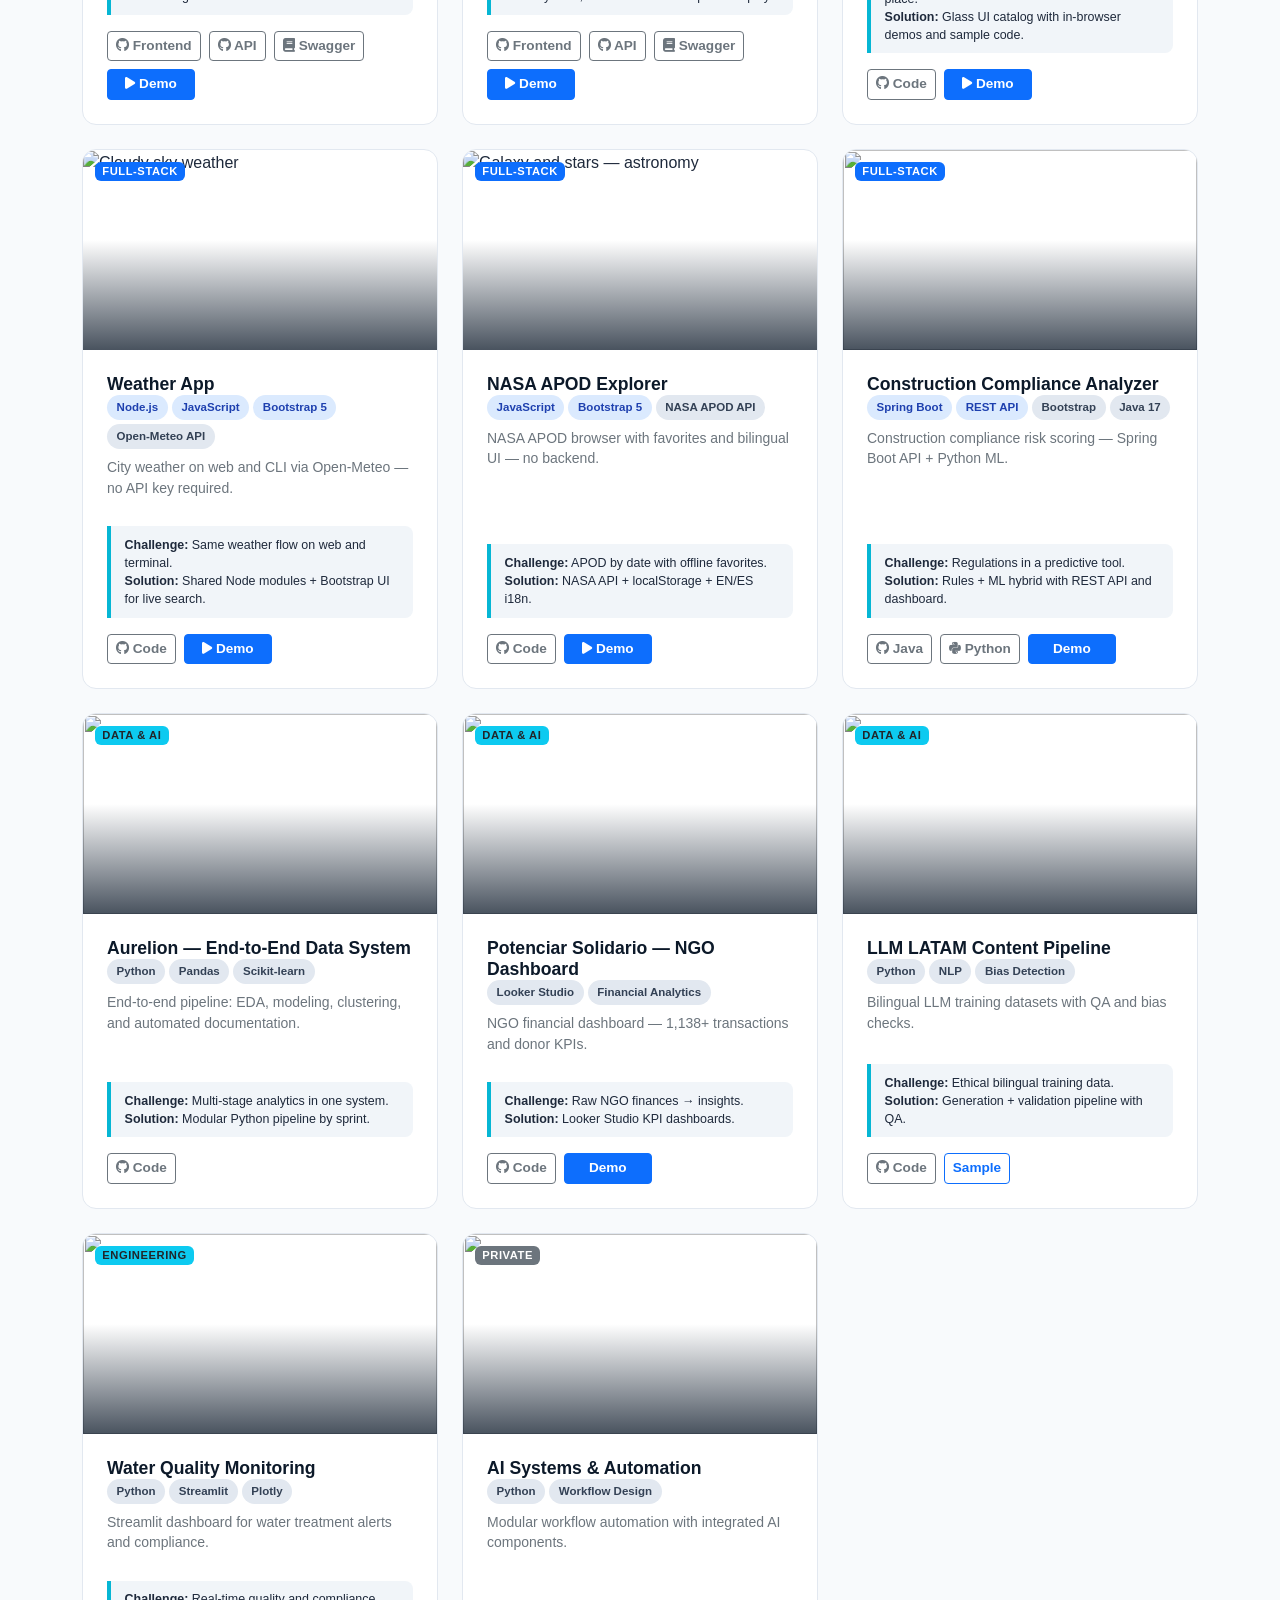
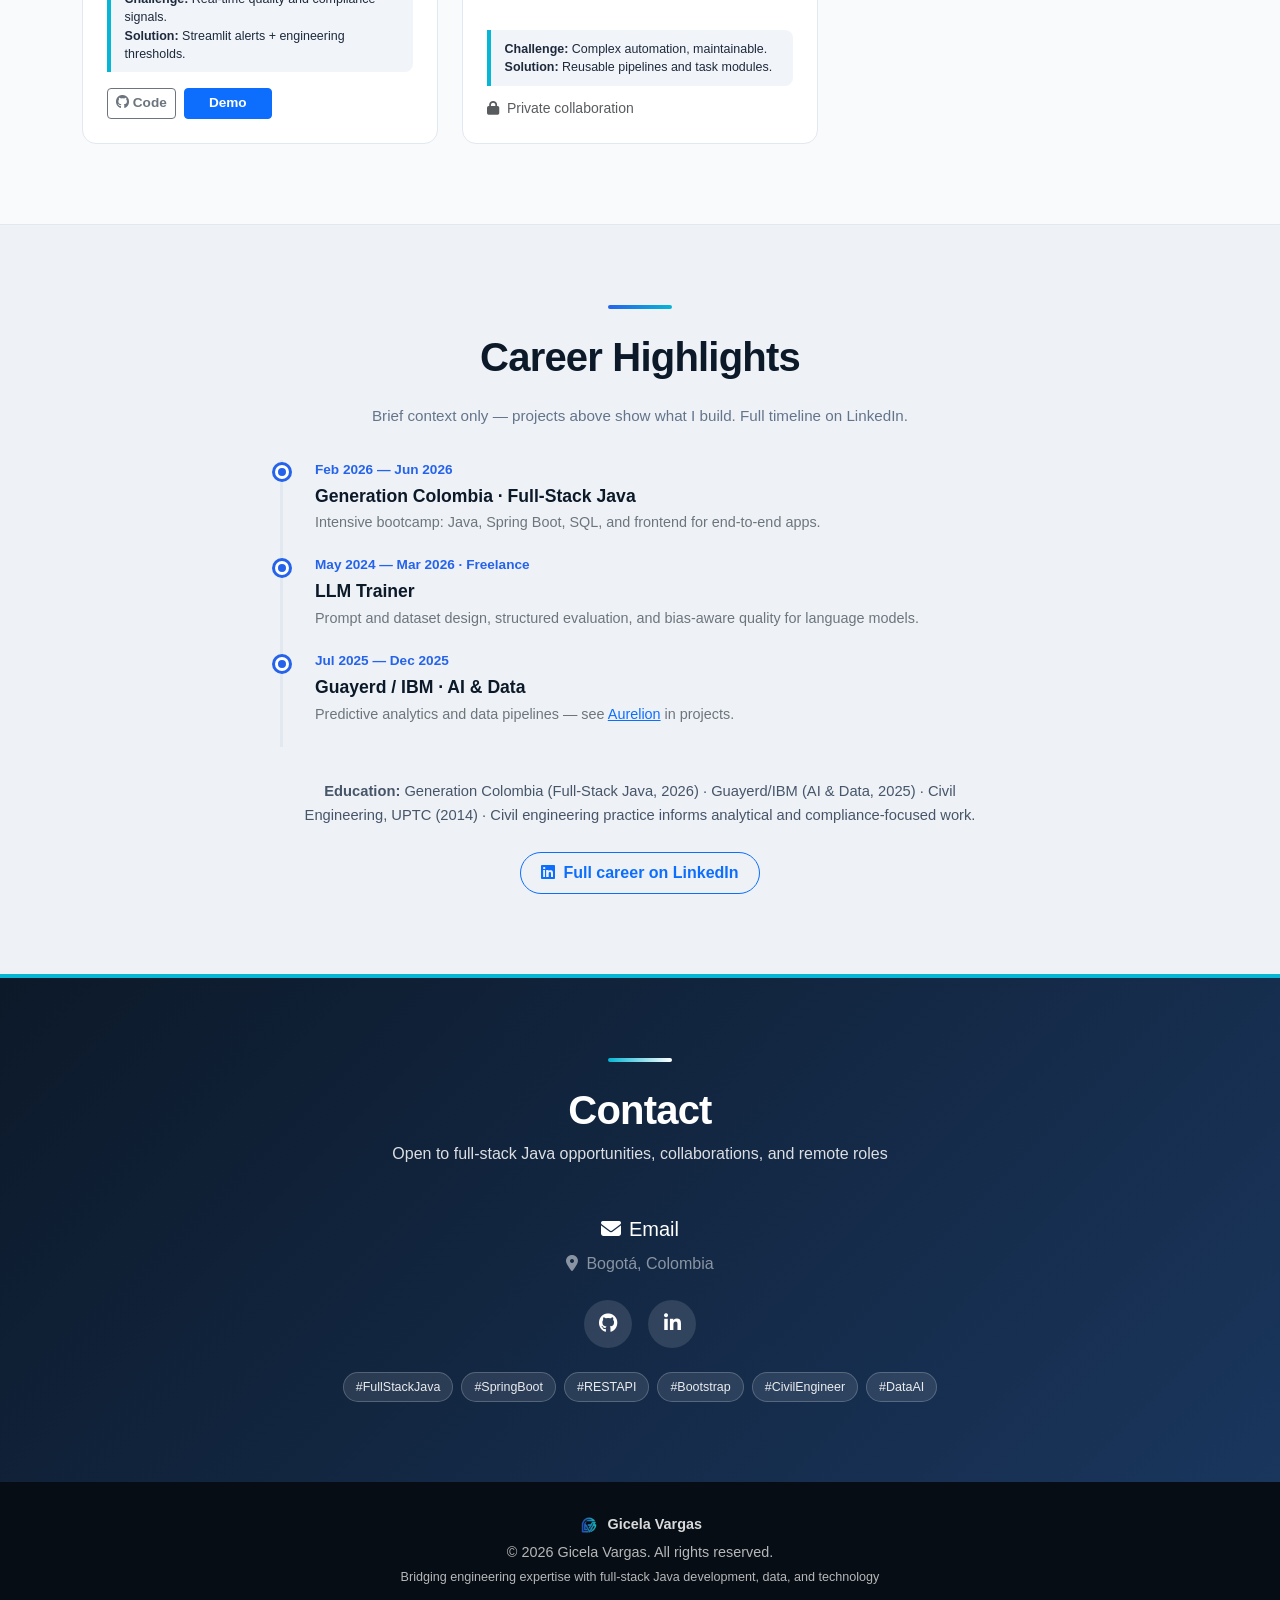
==== commit 9865dc8e: "Describe NordicStore as the live API demo, not as deployed microservices." ====
--- a/index.html
+++ b/index.html
@@ -234,20 +234,19 @@
                 </a>
               </div>
               <div class="card-body">
-                <h3 class="card-title">NordicStore — Microservices E-Commerce</h3>
-                <div class="d-flex flex-wrap gap-1 mb-2">
+                <h3 class="card-title">NordicStore — E-Commerce (API + Live Demo)</h3>
+                <div class="d-flex flex-wrap gap-1 mb-2">
+                  <span class="tech-badge primary-tech">Java 17</span>
                   <span class="tech-badge primary-tech">Spring Boot</span>
-                  <span class="tech-badge primary-tech">Spring Cloud</span>
-                  <span class="tech-badge primary-tech">Angular</span>
-                  <span class="tech-badge">Keycloak</span>
-                  <span class="tech-badge">Docker</span>
-                  <span class="tech-badge">MongoDB</span>
+                  <span class="tech-badge primary-tech">JavaScript</span>
                   <span class="tech-badge">PostgreSQL</span>
-                </div>
-                <p class="text-secondary small project-desc flex-grow-1">Public shop demo (catalog, cart, orders, PayPal/Wompi demo, shopping assistant) plus a Spring Boot API with the same domain services (customer, product, cart, order, payment, notification, assistant). A separate microservices lab (Gateway, Eureka, Keycloak, Angular) lives alongside for the full distributed stack.</p>
-                <div class="challenge-box">
-                  <strong>Challenge:</strong> Let visitors walk the whole purchase flow in the browser without 13 containers, without dropping the real domain services.<br>
-                  <strong>Solution:</strong> Static GitHub Pages store + one JWT API (Style Factory pattern); catalog fallback if Render is waking up. Docker/Keycloak stack kept as the architecture lab.
+                  <span class="tech-badge">JWT</span>
+                  <span class="tech-badge">Swagger</span>
+                </div>
+                <p class="text-secondary small project-desc flex-grow-1">Live shop: catalog, cart, orders, demo payments (card / PayPal / Wompi), and a shopping assistant. Java 17 + Spring Boot REST API (JWT, JPA, PostgreSQL) with domain services for customer, product, cart, order, payment, notification, and assistant — documented in Swagger.</p>
+                <div class="challenge-box">
+                  <strong>Challenge:</strong> Let a recruiter complete a purchase flow in the browser, with a real API — not only a static mock.<br>
+                  <strong>Solution:</strong> GitHub Pages store + one JWT API on Render. Catalog still loads if Render is waking up. A separate local lab explores Gateway, Eureka, and Keycloak; that stack is not the public deploy.
                 </div>
                 <div class="project-links d-flex flex-wrap gap-2 mt-auto">
                   <a href="https://github.com/EnithV/NordicStore" class="btn btn-sm btn-outline-secondary" target="_blank" rel="noopener noreferrer"><i class="fab fa-github"></i> Frontend</a>
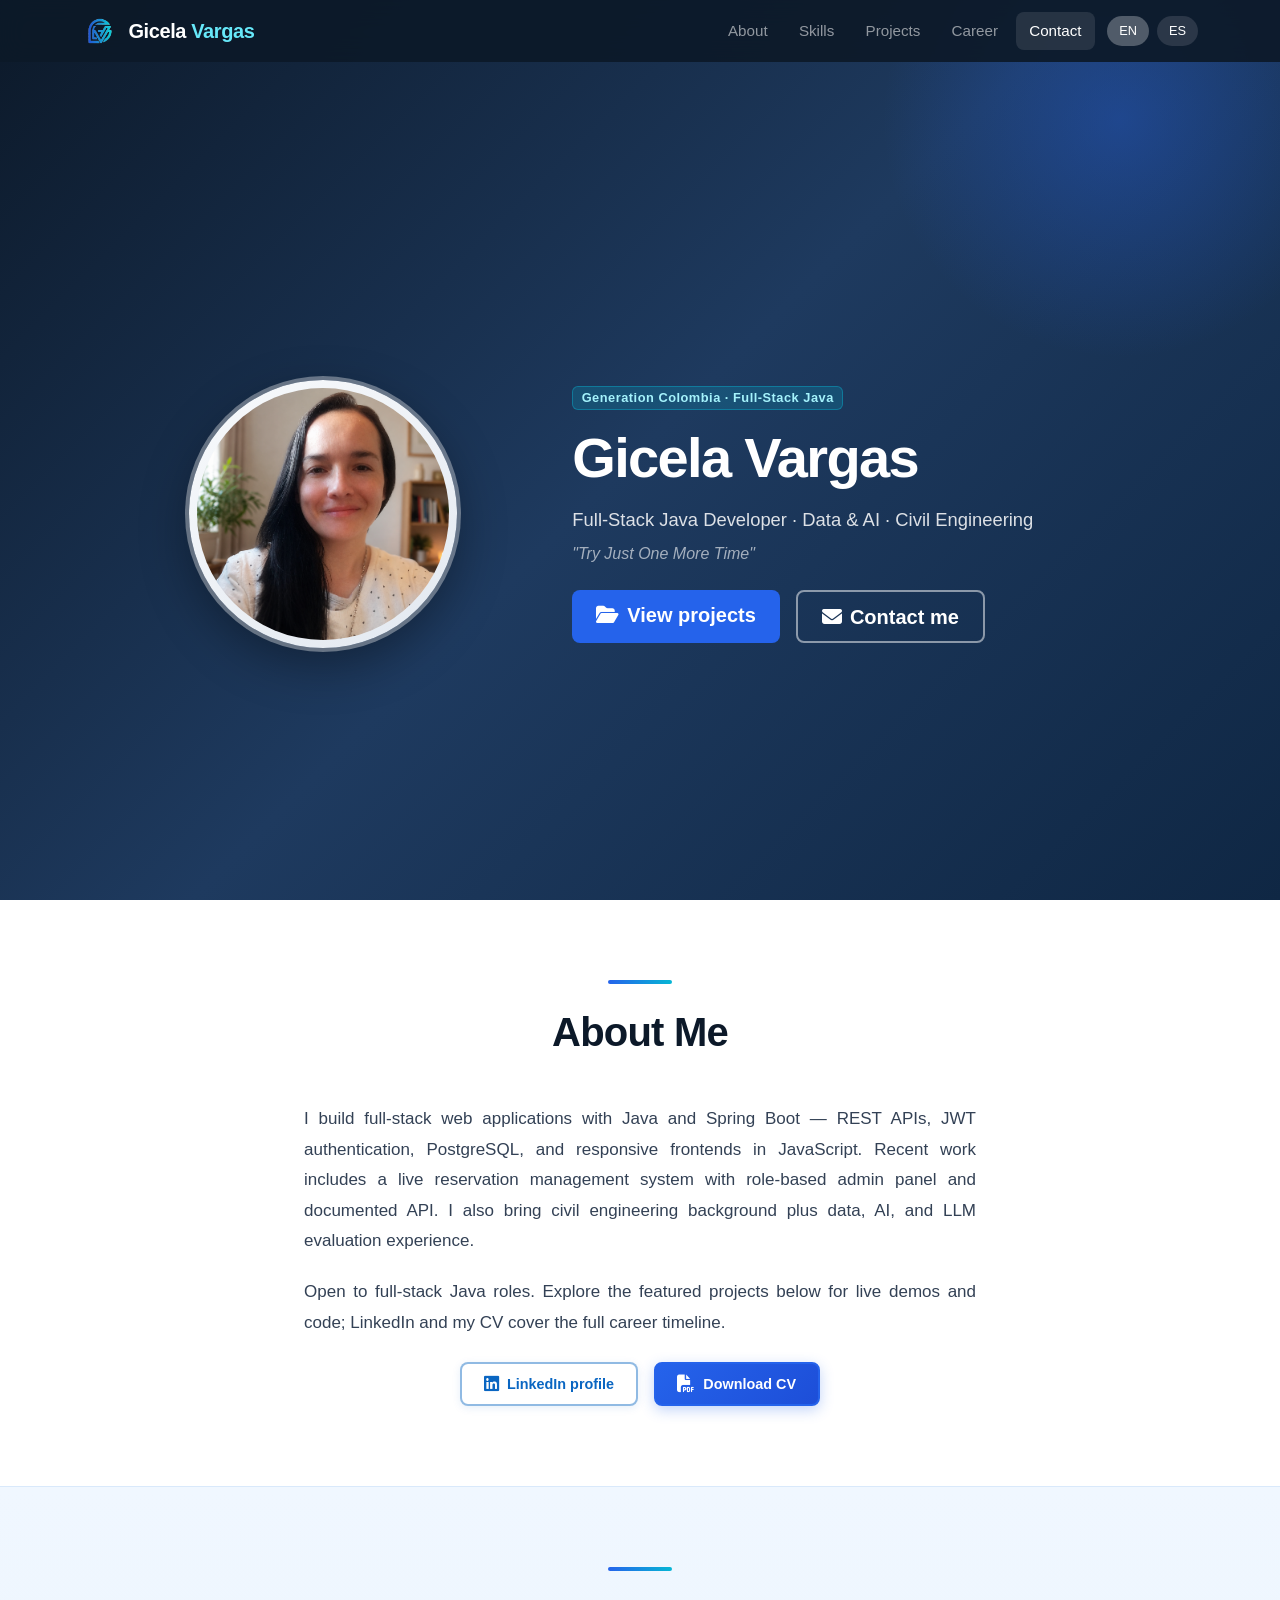
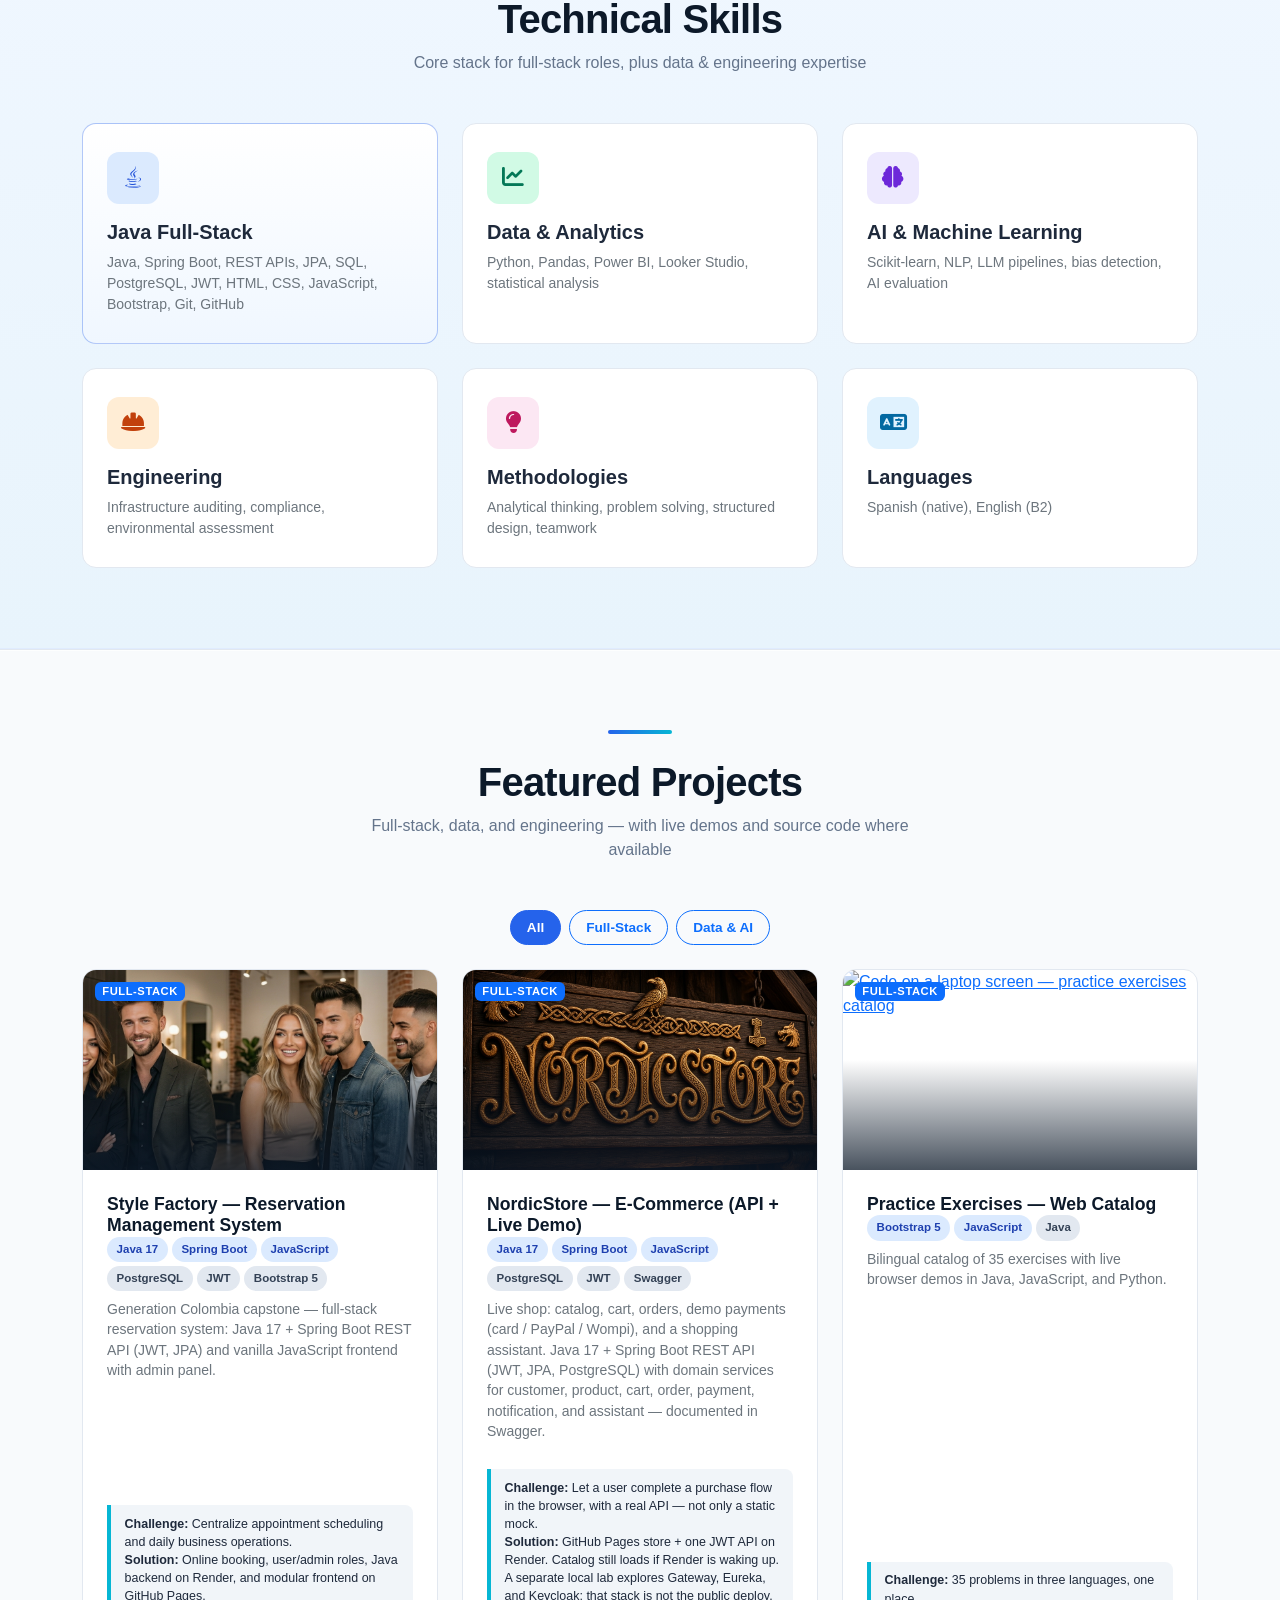
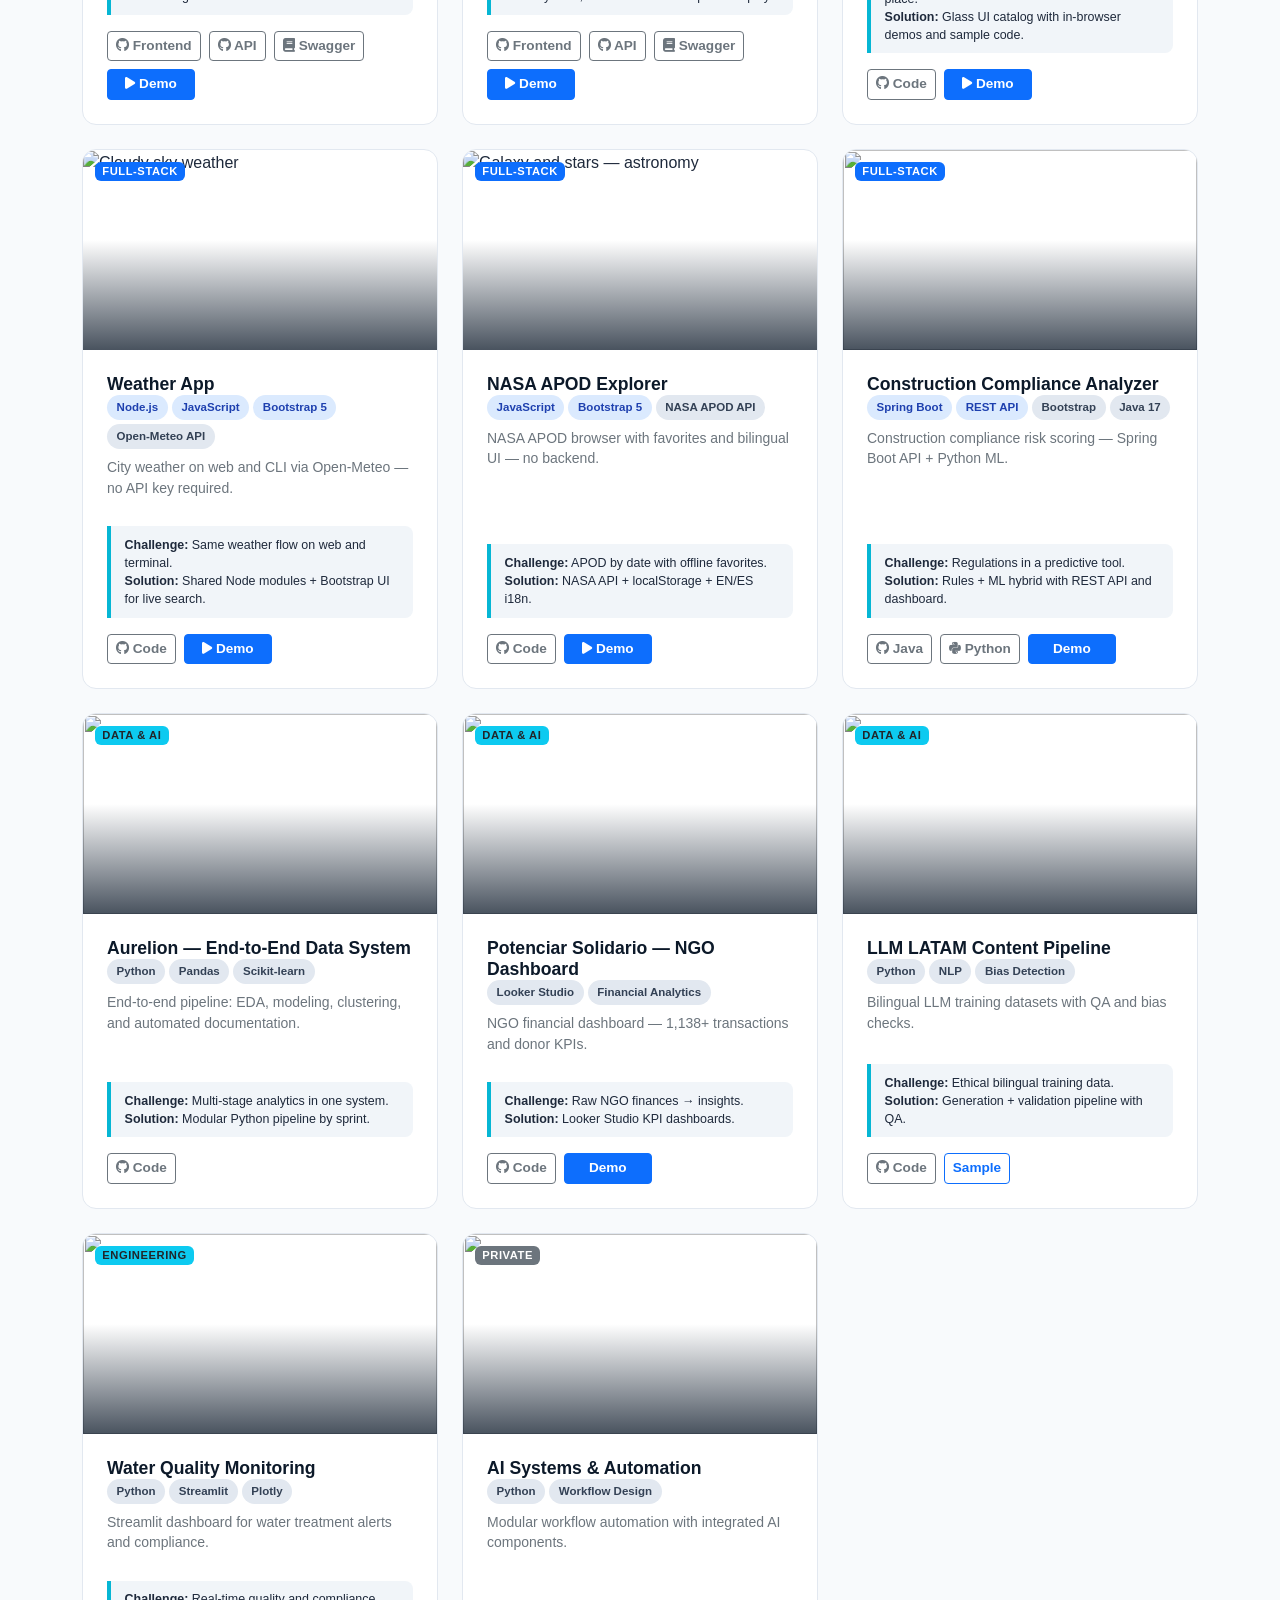
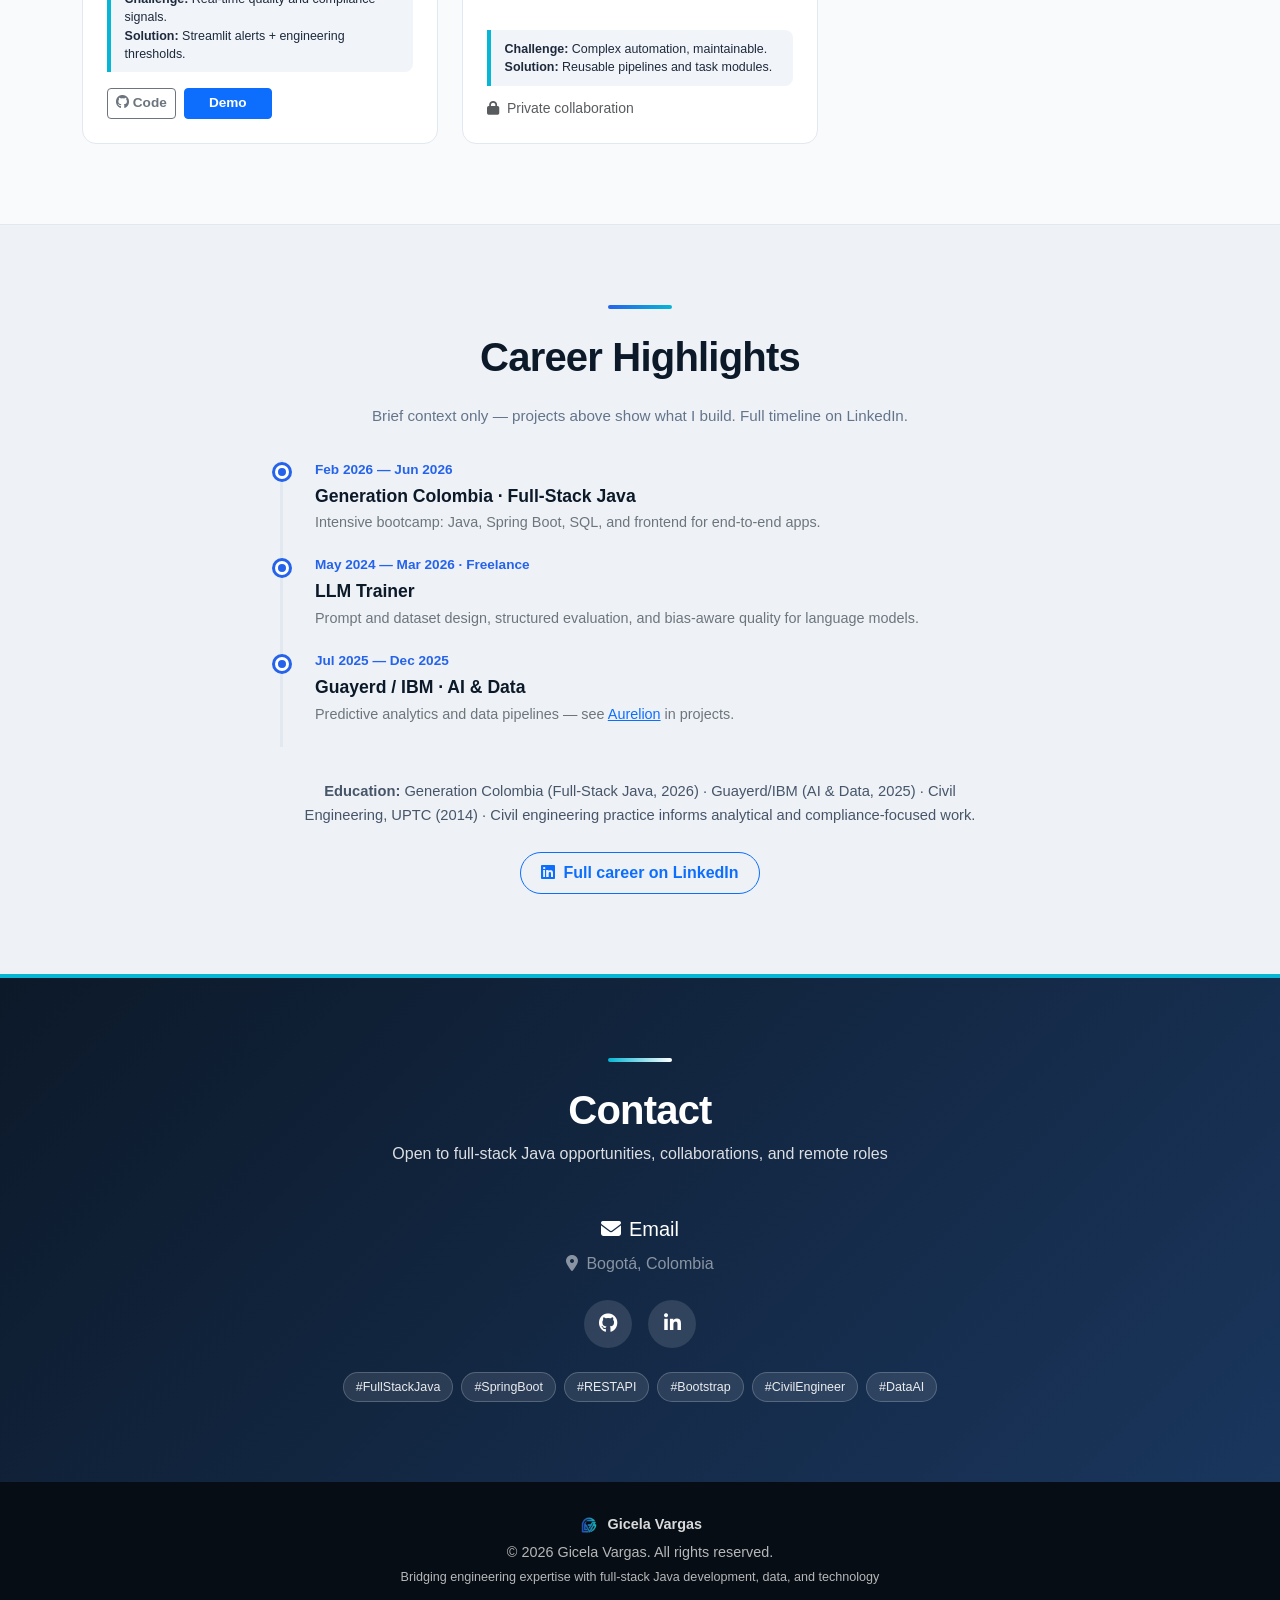
==== commit d4bd9e16: "Say user, not recruiter, in the NordicStore challenge line." ====
--- a/index.html
+++ b/index.html
@@ -245,7 +245,7 @@
                 </div>
                 <p class="text-secondary small project-desc flex-grow-1">Live shop: catalog, cart, orders, demo payments (card / PayPal / Wompi), and a shopping assistant. Java 17 + Spring Boot REST API (JWT, JPA, PostgreSQL) with domain services for customer, product, cart, order, payment, notification, and assistant — documented in Swagger.</p>
                 <div class="challenge-box">
-                  <strong>Challenge:</strong> Let a recruiter complete a purchase flow in the browser, with a real API — not only a static mock.<br>
+                  <strong>Challenge:</strong> Let a user complete a purchase flow in the browser, with a real API — not only a static mock.<br>
                   <strong>Solution:</strong> GitHub Pages store + one JWT API on Render. Catalog still loads if Render is waking up. A separate local lab explores Gateway, Eureka, and Keycloak; that stack is not the public deploy.
                 </div>
                 <div class="project-links d-flex flex-wrap gap-2 mt-auto">
